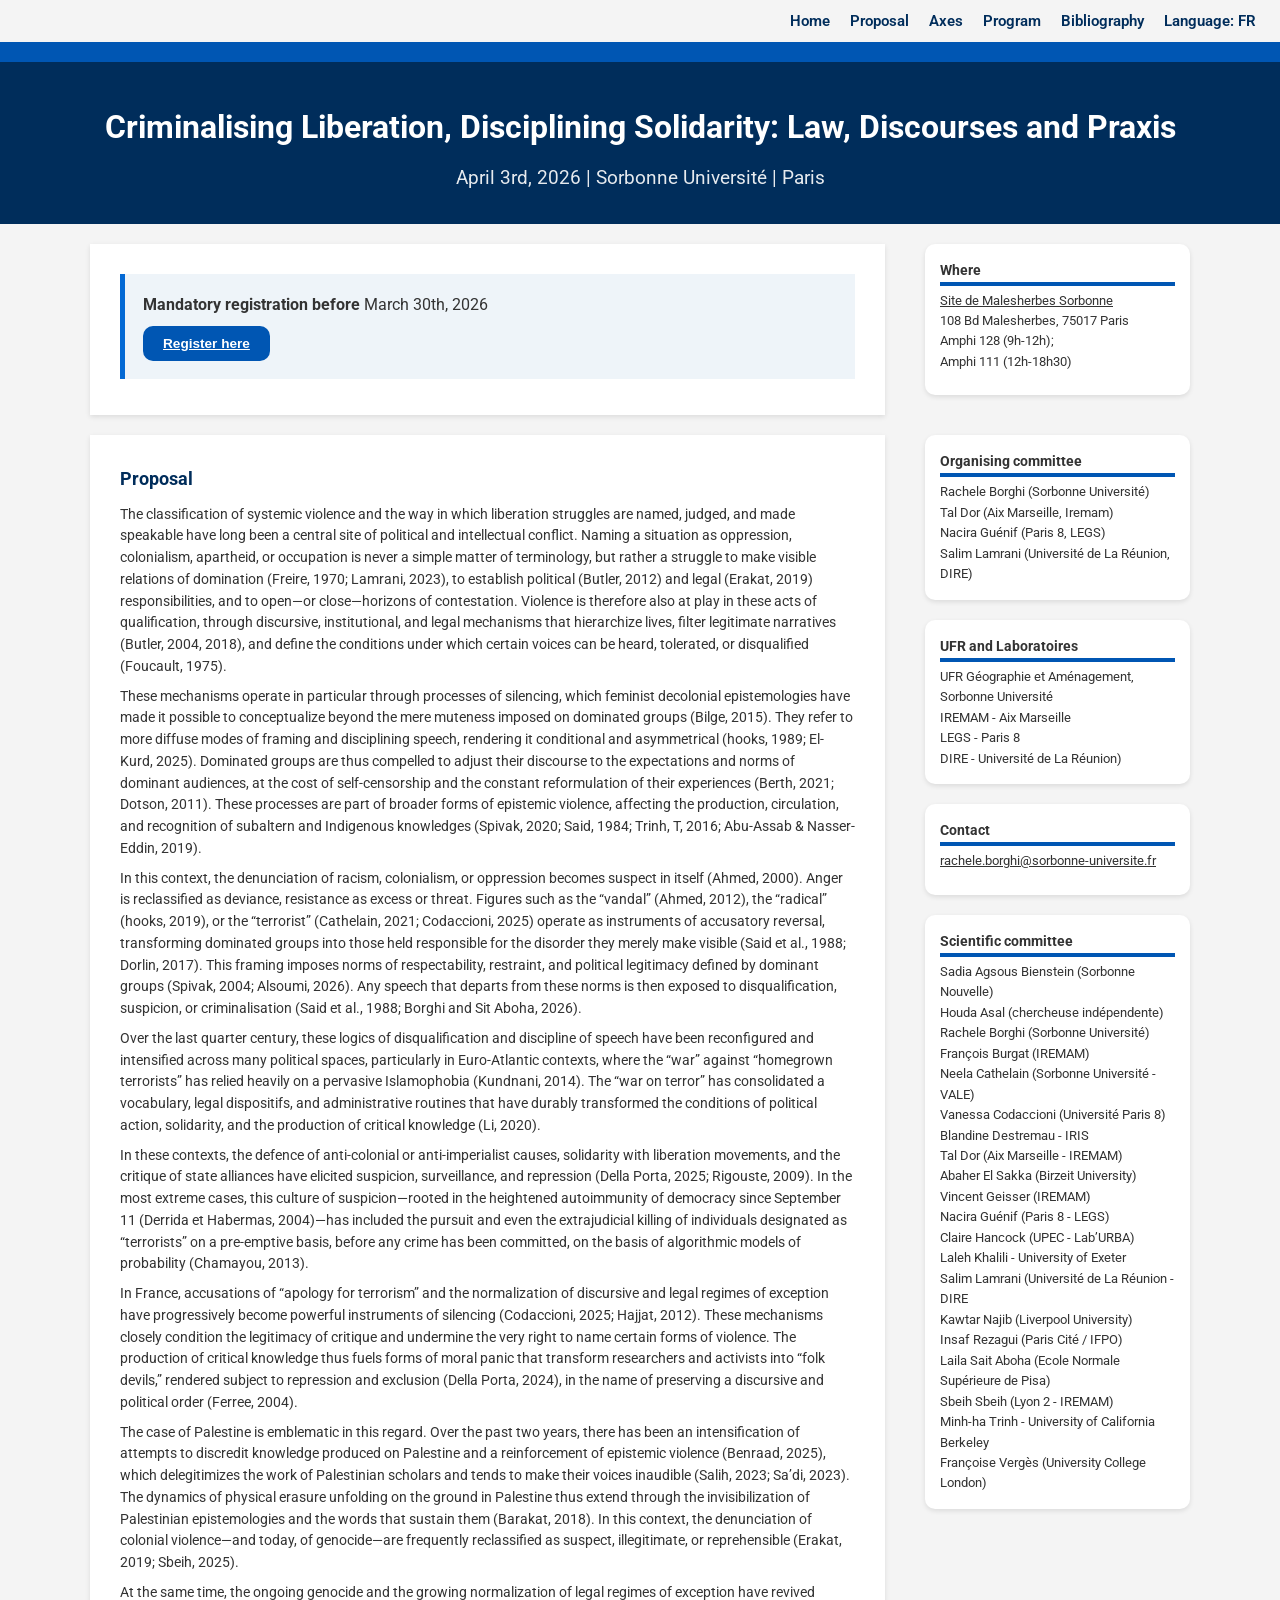
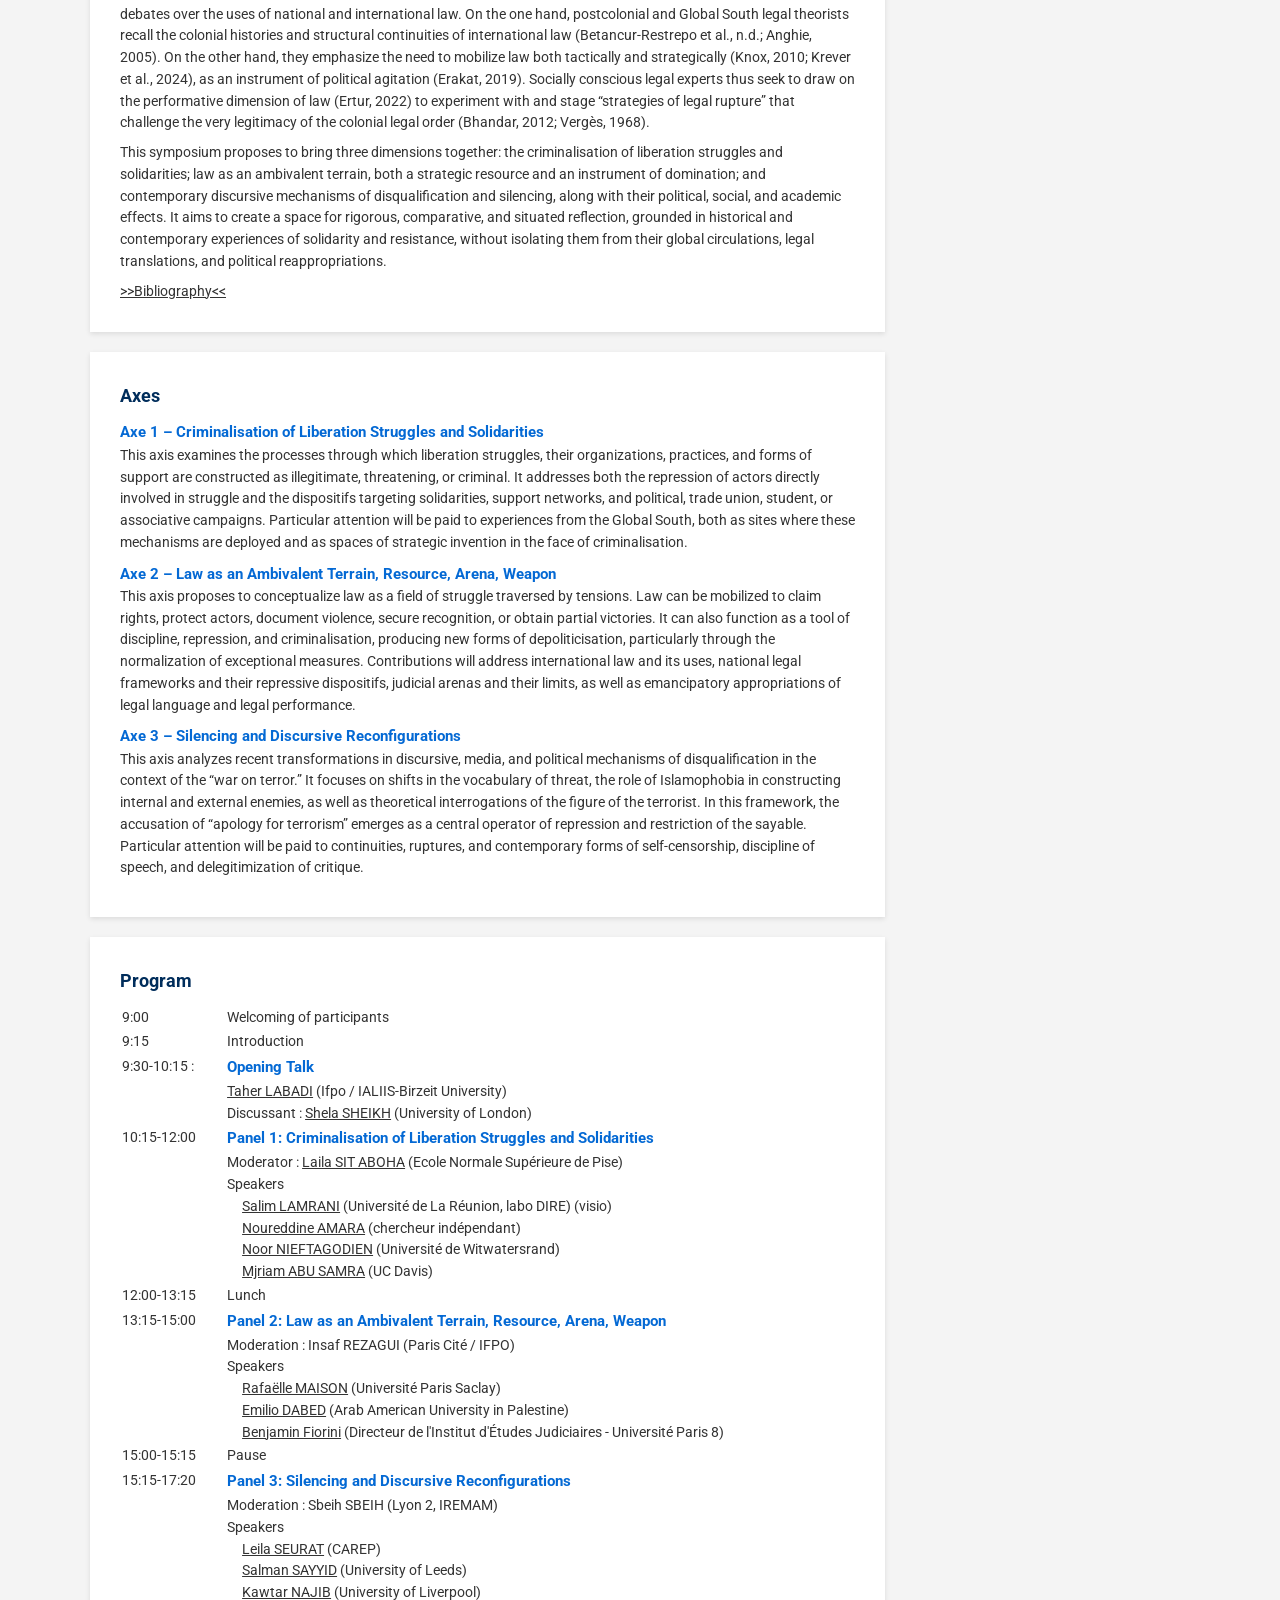
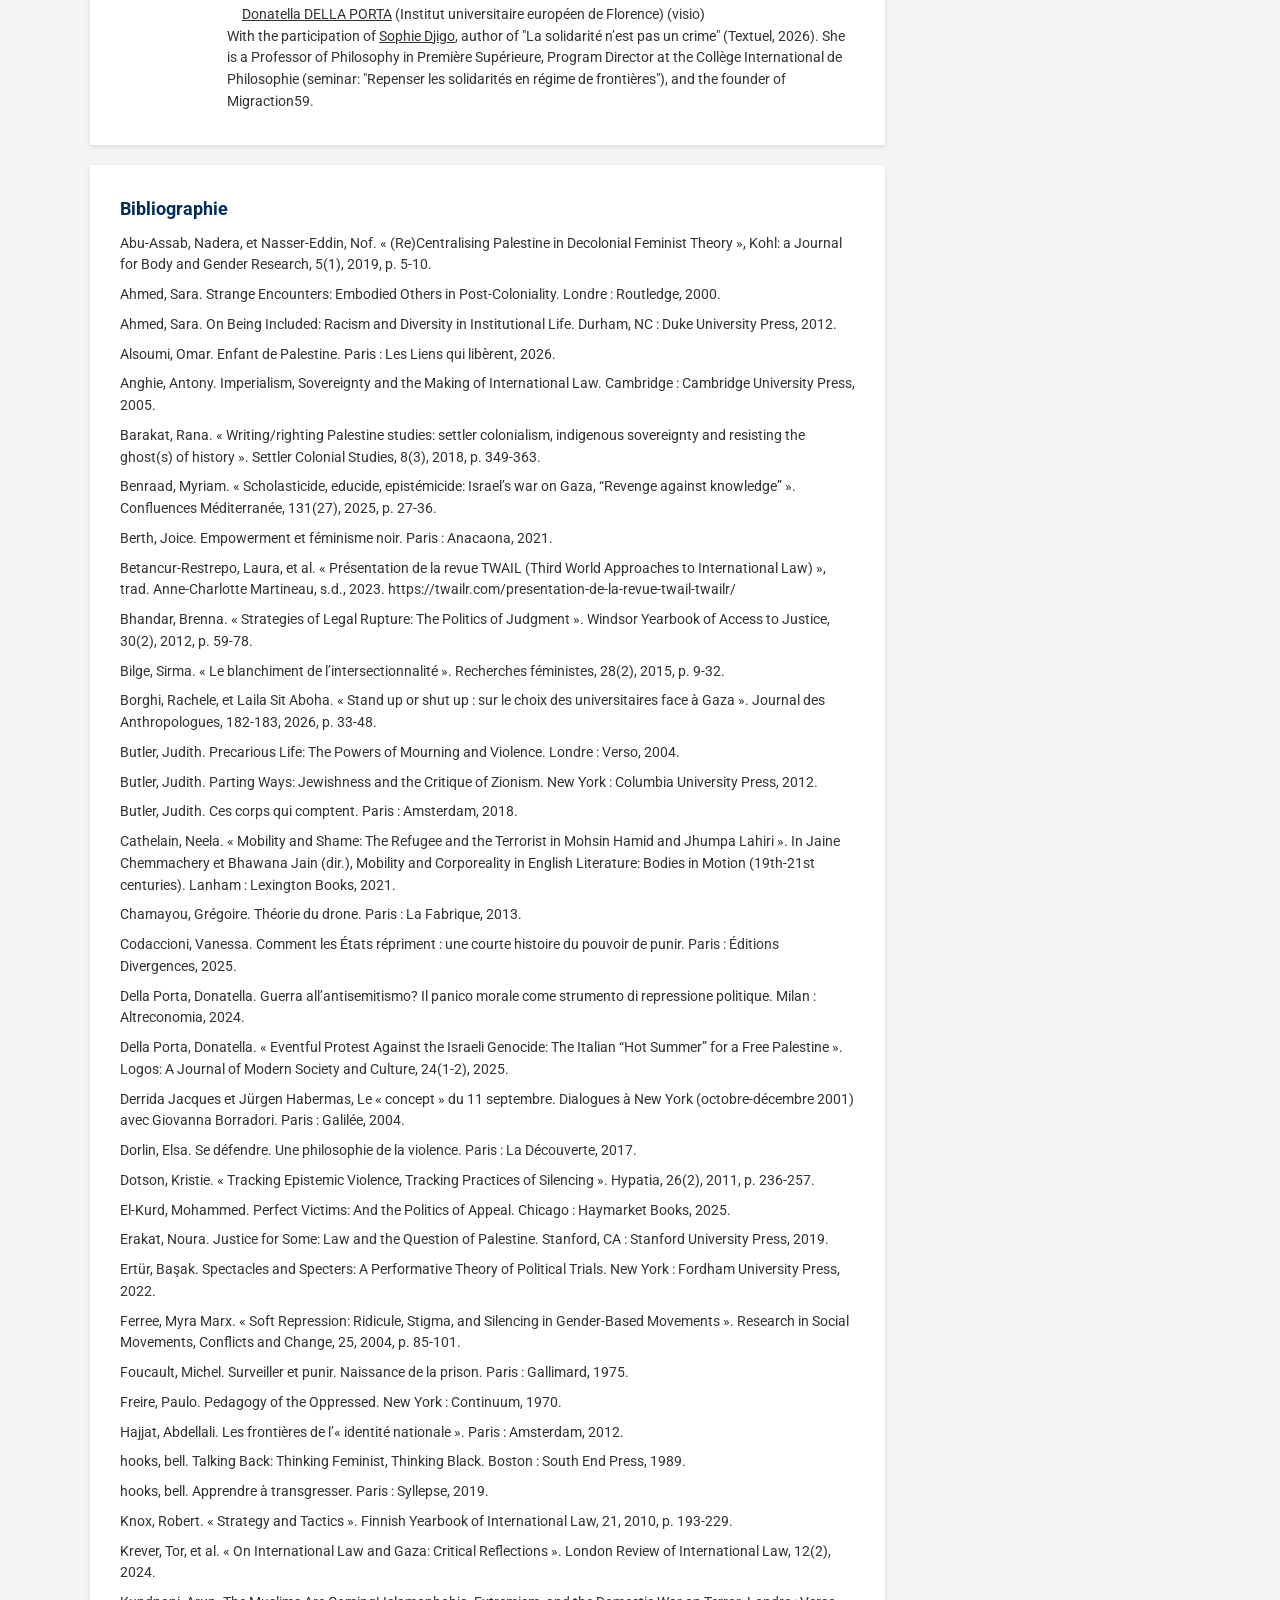
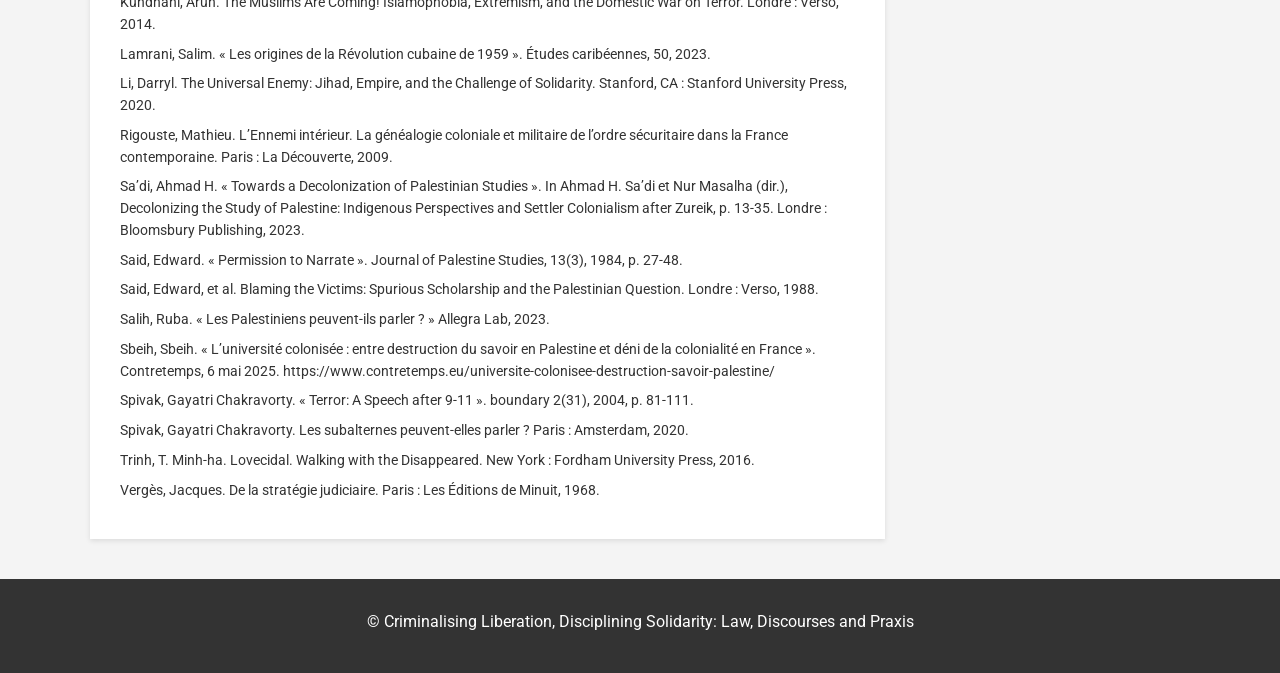
==== index_eng.html @ 0de16ba2 "Update index_eng.html" ====
<!DOCTYPE html>
<html lang="en">
<head>
    <meta charset="UTF-8">
    <meta name="viewport" content="width=device-width, initial-scale=1.0">
    <title>Criminalising Liberation, Disciplining Solidarity: Law, Discourses and Praxis</title>
    <link rel="stylesheet" href="style.css">
    <link href="https://fonts.googleapis.com/css2?family=Roboto:wght@300;400;700&display=swap" rel="stylesheet">
</head>
<body>

    <header>
        <nav class="navbar">
            <div class="logo"></div>
            <ul class="nav-links">
                <li><a href="index_eng.html">Home</a></li>
                <li><a href="#argumentaire">Proposal</a></li>
                <li><a href="#axes">Axes</a></li>
                <li><a href="#programme">Program</a></li>
                <li><a href="#biblio">Bibliography</a></li>
                <li><a href="index.html">Language: FR</a></li>
            </ul>
        </nav>
    </header>

    <section class="hero">
        <div class="container">
            <h1>Criminalising Liberation, Disciplining Solidarity: Law, Discourses and Praxis</h1>
            <p class="subtitle">April 3rd, 2026 | Sorbonne Université | Paris</p>
        </div>
    </section>

    <main class="container main-layout">
        <article class="content">
            <section class="meta-info">
                <p><strong>Mandatory registration before</strong> March 30th, 2026</p>
                <button class="btn">
                    <a href="https://framaforms.org/colloque-criminaliser-la-liberation-discipliner-la-solidarite-droit-discours-et-paroles-en-lutte" style="color: white;">Register here</a>
                </button>
            </section>
        </article>

        <aside class="sidebar">
            <div class="sidebar-widget">
                <h3>Where</h3>
                <p> 
                <a href="https://lettres.sorbonne-universite.fr/faculte-des-lettres/sites-campus-et-acces/campus-de-malesherbes"> Site de Malesherbes Sorbonne</a><br>
                108 Bd Malesherbes, 75017 Paris<br>
                Amphi 128 (9h-12h);<br>
                Amphi 111 (12h-18h30)</p>
            </div>
        </aside>

    </main>


    <main class="container main-layout">

        <article class="content">

            <h2 id="argumentaire">Proposal</h2>
                <p>
                    The classification of systemic violence and the way in which liberation struggles are named, judged, and made speakable have long been a central site of political and intellectual conflict. Naming a situation as oppression, colonialism, apartheid, or occupation is never a simple matter of terminology, but rather a struggle to make visible relations of domination (Freire, 1970; Lamrani, 2023), to establish political (Butler, 2012) and legal (Erakat, 2019) responsibilities, and to open—or close—horizons of contestation. Violence is therefore also at play in these acts of qualification, through discursive, institutional, and legal mechanisms that hierarchize lives, filter legitimate narratives (Butler, 2004, 2018), and define the conditions under which certain voices can be heard, tolerated, or disqualified (Foucault, 1975).
                </p>

                <p>
                    These mechanisms operate in particular through processes of silencing, which feminist decolonial epistemologies have made it possible to conceptualize beyond the mere muteness imposed on dominated groups (Bilge, 2015). They refer to more diffuse modes of framing and disciplining speech, rendering it conditional and asymmetrical (hooks, 1989; El-Kurd, 2025). Dominated groups are thus compelled to adjust their discourse to the expectations and norms of dominant audiences, at the cost of self-censorship and the constant reformulation of their experiences (Berth, 2021; Dotson, 2011). These processes are part of broader forms of epistemic violence, affecting the production, circulation, and recognition of subaltern and Indigenous knowledges (Spivak, 2020; Said, 1984; Trinh, T, 2016; Abu-Assab & Nasser-Eddin, 2019).
                </p>

                <p>
                    In this context, the denunciation of racism, colonialism, or oppression becomes suspect in itself (Ahmed, 2000). Anger is reclassified as deviance, resistance as excess or threat. Figures such as the “vandal” (Ahmed, 2012), the “radical” (hooks, 2019), or the “terrorist” (Cathelain, 2021; Codaccioni, 2025) operate as instruments of accusatory reversal, transforming dominated groups into those held responsible for the disorder they merely make visible (Said et al., 1988; Dorlin, 2017). This framing imposes norms of respectability, restraint, and political legitimacy defined by dominant groups (Spivak, 2004; Alsoumi, 2026). Any speech that departs from these norms is then exposed to disqualification, suspicion, or criminalisation (Said et al., 1988; Borghi and Sit Aboha, 2026).
                </p>

                <p>
                    Over the last quarter century, these logics of disqualification and discipline of speech have been reconfigured and intensified across many political spaces, particularly in Euro-Atlantic contexts, where the “war” against “homegrown terrorists” has relied heavily on a pervasive Islamophobia (Kundnani, 2014). The “war on terror” has consolidated a vocabulary, legal dispositifs, and administrative routines that have durably transformed the conditions of political action, solidarity, and the production of critical knowledge (Li, 2020).
                </p>

                <p>
                    In these contexts, the defence of anti-colonial or anti-imperialist causes, solidarity with liberation movements, and the critique of state alliances have elicited suspicion, surveillance, and repression (Della Porta, 2025; Rigouste, 2009). In the most extreme cases, this culture of suspicion—rooted in the heightened autoimmunity of democracy since September 11 (Derrida et Habermas, 2004)—has included the pursuit and even the extrajudicial killing of individuals designated as “terrorists” on a pre-emptive basis, before any crime has been committed, on the basis of algorithmic models of probability (Chamayou, 2013).
                </p>

                <p>
                    In France, accusations of “apology for terrorism” and the normalization of discursive and legal regimes of exception have progressively become powerful instruments of silencing (Codaccioni, 2025; Hajjat, 2012). These mechanisms closely condition the legitimacy of critique and undermine the very right to name certain forms of violence. The production of critical knowledge thus fuels forms of moral panic that transform researchers and activists into “folk devils,” rendered subject to repression and exclusion (Della Porta, 2024), in the name of preserving a discursive and political order (Ferree, 2004).
                </p>

                <p>
                    The case of Palestine is emblematic in this regard. Over the past two years, there has been an intensification of attempts to discredit knowledge produced on Palestine and a reinforcement of epistemic violence (Benraad, 2025), which delegitimizes the work of Palestinian scholars and tends to make their voices inaudible (Salih, 2023; Sa’di, 2023). The dynamics of physical erasure unfolding on the ground in Palestine thus extend through the invisibilization of Palestinian epistemologies and the words that sustain them (Barakat, 2018). In this context, the denunciation of colonial violence—and today, of genocide—are frequently reclassified as suspect, illegitimate, or reprehensible (Erakat, 2019; Sbeih, 2025).
                </p>

                <p>
                    At the same time, the ongoing genocide and the growing normalization of legal regimes of exception have revived debates over the uses of national and international law. On the one hand, postcolonial and Global South legal theorists recall the colonial histories and structural continuities of international law (Betancur-Restrepo et al., n.d.; Anghie, 2005). On the other hand, they emphasize the need to mobilize law both tactically and strategically (Knox, 2010; Krever et al., 2024), as an instrument of political agitation (Erakat, 2019). Socially conscious legal experts thus seek to draw on the performative dimension of law (Ertur, 2022) to experiment with and stage “strategies of legal rupture” that challenge the very legitimacy of the colonial legal order (Bhandar, 2012; Vergès, 1968).
                </p>

                <p>
                    This symposium proposes to bring three dimensions together: the criminalisation of liberation struggles and solidarities; law as an ambivalent terrain, both a strategic resource and an instrument of domination; and contemporary discursive mechanisms of disqualification and silencing, along with their political, social, and academic effects. It aims to create a space for rigorous, comparative, and situated reflection, grounded in historical and contemporary experiences of solidarity and resistance, without isolating them from their global circulations, legal translations, and political reappropriations.
                </p>
                <a href="#biblio">>>Bibliography<<</a></li>

            </article>

        <aside class="sidebar">

            <div class="sidebar-widget">
                <h3>Organising committee</h3>
                <ul>
                    <li>Rachele Borghi (Sorbonne Université)</li>
                    <li>Tal Dor (Aix Marseille, Iremam)</li>
                    <li>Nacira Guénif (Paris 8, LEGS) </li>
                    <li>Salim Lamrani (Université de La Réunion, DIRE)</li>
                </ul>
            </div>

            <div class="sidebar-widget">
                <h3>UFR and Laboratoires</h3>
                <ul>
                    <li>UFR Géographie et Aménagement, Sorbonne Université</li>
                    <li>IREMAM - Aix Marseille</li>
                    <li>LEGS - Paris 8</li>
                    <li>DIRE - Université de La Réunion)</li>
                </ul>
            </div>

            <div class="sidebar-widget">
                <h3>Contact</h3>
                <p><a href="mailto:rachele.borghi@sorbonne-universite.fr"> rachele.borghi@sorbonne-universite.fr </a></p>
            </div>

            <div class="sidebar-widget">
                <h3>Scientific committee</h3>
                <ul>
                    <li>Sadia Agsous Bienstein (Sorbonne Nouvelle)</li>
                    <li>Houda Asal (chercheuse indépendente)</li>
                    <li>Rachele Borghi (Sorbonne Université)</li>
                    <li>François Burgat (IREMAM)</li>
                    <li>Neela Cathelain (Sorbonne Université - VALE)</li>
                    <li>Vanessa Codaccioni (Université Paris 8)</li>
                    <li>Blandine Destremau - IRIS</li>
                    <li>Tal Dor (Aix Marseille - IREMAM)</li>
                    <li>Abaher El Sakka (Birzeit University)</li>
                    <li>Vincent Geisser (IREMAM)</li>
                    <li>Nacira Guénif (Paris 8 - LEGS)</li>
                    <li>Claire Hancock (UPEC - Lab’URBA)</li>
                    <li>Laleh Khalili - University of Exeter</li>
                    <li>Salim Lamrani (Université de La Réunion - DIRE</li>
                    <li>Kawtar Najib (Liverpool University)</li>
                    <li>Insaf Rezagui (Paris Cité / IFPO)</li>
                    <li>Laila Sait Aboha (Ecole Normale Supérieure de Pisa)</li>
                    <li>Sbeih Sbeih (Lyon 2 - IREMAM)</li>
                    <li>Minh-ha Trinh - University of California Berkeley</li>
                    <li>Françoise Vergès (University College London)</li>
                </ul>
            </div>
            
        </aside>
    </main>

    <main class="container main-layout">

        <article class="content">

            <h2 id="axes">Axes</h2>

                <h3>Axe 1 – Criminalisation of Liberation Struggles and Solidarities</h3>
                    <p>
                        This axis examines the processes through which liberation struggles, their organizations, practices, and forms of support are constructed as illegitimate, threatening, or criminal. It addresses both the repression of actors directly involved in struggle and the dispositifs targeting solidarities, support networks, and political, trade union, student, or associative campaigns. Particular attention will be paid to experiences from the Global South, both as sites where these mechanisms are deployed and as spaces of strategic invention in the face of criminalisation.
                    </p>
    
                <h3>Axe 2 – Law as an Ambivalent Terrain, Resource, Arena, Weapon</h3>
                    <p>
                        This axis proposes to conceptualize law as a field of struggle traversed by tensions. Law can be mobilized to claim rights, protect actors, document violence, secure recognition, or obtain partial victories. It can also function as a tool of discipline, repression, and criminalisation, producing new forms of depoliticisation, particularly through the normalization of exceptional measures. Contributions will address international law and its uses, national legal frameworks and their repressive dispositifs, judicial arenas and their limits, as well as emancipatory appropriations of legal language and legal performance.
                    </p>
    
                <h3>Axe 3 – Silencing and Discursive Reconfigurations</h3>
                    <p>
                        This axis analyzes recent transformations in discursive, media, and political mechanisms of disqualification in the context of the “war on terror.” It focuses on shifts in the vocabulary of threat, the role of Islamophobia in constructing internal and external enemies, as well as theoretical interrogations of the figure of the terrorist. In this framework, the accusation of “apology for terrorism” emerges as a central operator of repression and restriction of the sayable. Particular attention will be paid to continuities, ruptures, and contemporary forms of self-censorship, discipline of speech, and delegitimization of critique. 
                    </p>

        </article>
    </main>

    <main class="container main-layout">
        
        <article class="content">

            <h2 id="programme">Program</h2>

            <table>
                <tr>
                    <td width="150" height="20">9:00</td>
                    <td width="1000" height="20">Welcoming of participants</td>
                </tr>
                <tr>
                    <td>9:15</td>
                    <td>Introduction</td>
                </tr>
                <tr>
                    <td>9:30-10:15 :</td>
                    <td style="color:#0469d4; font-weight:bold; font-size:15px">Opening Talk</td>
                </tr>
                <tr>
                    <td></td>
                    <td><a href="https://ialiis.birzeit.edu/en/people/taher-labadi">Taher LABADI</a> (Ifpo / IALIIS-Birzeit University)<br>
                    Discussant : <a href="https://www.london.ac.uk/people/dr-shela-sheikh">Shela SHEIKH</a> (University of London)</td>
                </tr>
                <tr>
                    <td>10:15-12:00</td>
                    <td style="color:#0469d4; font-weight:bold; font-size:15px">Panel 1: Criminalisation of Liberation Struggles and Solidarities</td>
                </tr>
                <tr>
                    <td></td>
                    <td>Moderator : <a href="https://www.sns.it/en/persona/laila-sit-aboha">Laila SIT ABOHA</a> (Ecole Normale Supérieure de Pise)<br>
                    Speakers<br>
                    &nbsp;&nbsp;&nbsp;&nbsp;&nbsp;<a href="https://dire.univ-reunion.fr/equipe/salim-lamrani-mcf-14e-section">Salim LAMRANI</a> (Université de La Réunion, labo DIRE) (visio)<br>
                    &nbsp;&nbsp;&nbsp;&nbsp;&nbsp;<a href="https://shs.cairn.info/publications-de-noureddine-amara--136414?lang=fr">Noureddine AMARA</a> (chercheur indépendant)<br>
                    &nbsp;&nbsp;&nbsp;&nbsp;&nbsp;<a href="https://www.wits.ac.za/people/academic-a-z-listing/n/noornieftagodienwitsacza/">Noor NIEFTAGODIEN</a> (Université de Witwatersrand)<br>
                    &nbsp;&nbsp;&nbsp;&nbsp;&nbsp;<a href="https://mesa.ucdavis.edu/people/mjriam-samra">Mjriam ABU SAMRA</a> (UC Davis)<br>
                    </td>
                </tr>
                <tr>
                    <td>12:00-13:15</td>
                    <td>Lunch</td>
                </tr>
                <tr>
                    <td>13:15-15:00</td>
                    <td style="color:#0469d4; font-weight:bold; font-size:15px">Panel 2: Law as an Ambivalent Terrain, Resource, Arena, Weapon</td>
                </tr>
                <tr>
                    <td></td>
                    <td>Moderation : Insaf REZAGUI (Paris Cité / IFPO)<br>
                    Speakers<br>
                    &nbsp;&nbsp;&nbsp;&nbsp;&nbsp;<a href="https://univ-droit.fr/universitaires/5783-maison-rafaelle">Rafaëlle MAISON</a> (Université Paris Saclay)<br>
                    &nbsp;&nbsp;&nbsp;&nbsp;&nbsp;<a href="https://www.qatar.georgetown.edu/emilio-dabed/">Emilio DABED</a> (Arab American University in Palestine) <br>
                    &nbsp;&nbsp;&nbsp;&nbsp;&nbsp;<a href="https://univ-droit.fr/universitaires/32830-benjamin-fiorini">Benjamin Fiorini</a> (Directeur de l'Institut d'Études Judiciaires - Université Paris 8)<br>
                    </td>
                </tr>
                <tr>
                    <td>15:00-15:15</td>
                    <td>Pause</td>
                </tr>
                <tr>
                    <td>15:15-17:20</td>
                    <td style="color:#0469d4; font-weight:bold; font-size:15px">Panel 3: Silencing and Discursive Reconfigurations</td>
                </tr>
                <tr>
                    <td></td>
                    <td>Moderation : Sbeih SBEIH (Lyon 2, IREMAM)<br>
                    Speakers<br>
                    &nbsp;&nbsp;&nbsp;&nbsp;&nbsp;<a href="https://carep-paris.org/notre-equipe/leila-seurat/">Leila SEURAT</a> (CAREP)<br>
                    &nbsp;&nbsp;&nbsp;&nbsp;&nbsp;<a href="https://essl.leeds.ac.uk/sociology/staff/48/professor-s-sayyid">Salman SAYYID</a> (University of Leeds)<br>
                    &nbsp;&nbsp;&nbsp;&nbsp;&nbsp;<a href="https://www.liverpool.ac.uk/people/kawtar-najib">Kawtar NAJIB</a> (University of Liverpool)<br>
                    &nbsp;&nbsp;&nbsp;&nbsp;&nbsp;<a href="https://cosmos.sns.it/person/donatella-della-porta/">Donatella DELLA PORTA</a>  (Institut universitaire européen de Florence) (visio)<br>
                    
                    With the participation of <a href="https://univ-lille.academia.edu/SophieDjigo">Sophie Djigo</a>, author of "La solidarité n’est pas un crime" (Textuel, 2026). She is a Professor of Philosophy in Première Supérieure, Program Director at the Collège International de Philosophie (seminar: "Repenser les solidarités en régime de frontières"), and the founder of Migraction59.<br>
                    </td>
                </tr>
            </table>
        </article>
    </main>

    <main class="container main-layout">
        <article class="content">
            <h2 id="biblio">Bibliographie</h2>   
                 <p>Abu-Assab, Nadera, et Nasser-Eddin, Nof. « (Re)Centralising Palestine in Decolonial Feminist Theory », Kohl: a Journal for Body and Gender Research, 5(1), 2019, p. 5-10.</p>
                <p>Ahmed, Sara. Strange Encounters: Embodied Others in Post-Coloniality. Londre : Routledge, 2000.</p>
                <p>Ahmed, Sara. On Being Included: Racism and Diversity in Institutional Life. Durham, NC : Duke University Press, 2012.</p>
                <p>Alsoumi, Omar. Enfant de Palestine. Paris : Les Liens qui libèrent, 2026.</p>
                <p>Anghie, Antony. Imperialism, Sovereignty and the Making of International Law. Cambridge : Cambridge University Press, 2005.</p>
                <p>Barakat, Rana. « Writing/righting Palestine studies: settler colonialism, indigenous sovereignty and resisting the ghost(s) of history ». Settler Colonial Studies, 8(3), 2018, p. 349-363.</p>
                <p>Benraad, Myriam. « Scholasticide, educide, epistémicide: Israel’s war on Gaza, “Revenge against knowledge” ». Confluences Méditerranée, 131(27), 2025, p. 27-36.</p>
                <p>Berth, Joice. Empowerment et féminisme noir. Paris : Anacaona, 2021.</p>
                <p>Betancur-Restrepo, Laura, et al. « Présentation de la revue TWAIL (Third World Approaches to International Law) », trad. Anne-Charlotte Martineau, s.d., 2023. https://twailr.com/presentation-de-la-revue-twail-twailr/</p>
                <p>Bhandar, Brenna. « Strategies of Legal Rupture: The Politics of Judgment ». Windsor Yearbook of Access to Justice, 30(2), 2012, p. 59-78.</p>
                <p>Bilge, Sirma. « Le blanchiment de l’intersectionnalité ». Recherches féministes, 28(2), 2015, p. 9-32.</p>
                <p>Borghi, Rachele, et Laila Sit Aboha. « Stand up or shut up : sur le choix des universitaires face à Gaza ». Journal des Anthropologues, 182-183, 2026, p. 33-48.</p>
                <p>Butler, Judith. Precarious Life: The Powers of Mourning and Violence. Londre : Verso, 2004.</p>
                <p>Butler, Judith. Parting Ways: Jewishness and the Critique of Zionism. New York : Columbia University Press, 2012.</p>
                <p>Butler, Judith. Ces corps qui comptent. Paris : Amsterdam, 2018.</p>
                <p>Cathelain, Neela. « Mobility and Shame: The Refugee and the Terrorist in Mohsin Hamid and Jhumpa Lahiri ». In Jaine Chemmachery et Bhawana Jain (dir.), Mobility and Corporeality in English Literature: Bodies in Motion (19th-21st centuries). Lanham : Lexington Books, 2021.</p>
                <p>Chamayou, Grégoire. Théorie du drone. Paris : La Fabrique, 2013.</p>
                <p>Codaccioni, Vanessa. Comment les États répriment : une courte histoire du pouvoir de punir. Paris : Éditions Divergences, 2025.</p>
                <p>Della Porta, Donatella. Guerra all’antisemitismo? Il panico morale come strumento di repressione politique. Milan : Altreconomia, 2024.</p>
                <p>Della Porta, Donatella. « Eventful Protest Against the Israeli Genocide: The Italian “Hot Summer” for a Free Palestine ». Logos: A Journal of Modern Society and Culture, 24(1-2), 2025.</p>
                <p>Derrida Jacques et Jürgen Habermas, Le « concept » du 11 septembre. Dialogues à New York (octobre-décembre 2001) avec Giovanna Borradori. Paris : Galilée, 2004.</p>
                <p>Dorlin, Elsa. Se défendre. Une philosophie de la violence. Paris : La Découverte, 2017.</p>
                <p>Dotson, Kristie. « Tracking Epistemic Violence, Tracking Practices of Silencing ». Hypatia, 26(2), 2011, p. 236-257.</p>
                <p>El-Kurd, Mohammed. Perfect Victims: And the Politics of Appeal. Chicago : Haymarket Books, 2025.</p>
                <p>Erakat, Noura. Justice for Some: Law and the Question of Palestine. Stanford, CA : Stanford University Press, 2019.</p>
                <p>Ertür, Başak. Spectacles and Specters: A Performative Theory of Political Trials. New York : Fordham University Press, 2022.</p>
                <p>Ferree, Myra Marx. « Soft Repression: Ridicule, Stigma, and Silencing in Gender-Based Movements ». Research in Social Movements, Conflicts and Change, 25, 2004, p. 85-101.</p>
                <p>Foucault, Michel. Surveiller et punir. Naissance de la prison. Paris : Gallimard, 1975.</p>
                <p>Freire, Paulo. Pedagogy of the Oppressed. New York : Continuum, 1970.</p>
                <p>Hajjat, Abdellali. Les frontières de l’« identité nationale ». Paris : Amsterdam, 2012.</p>
                <p>hooks, bell. Talking Back: Thinking Feminist, Thinking Black. Boston : South End Press, 1989.</p>
                <p>hooks, bell. Apprendre à transgresser. Paris : Syllepse, 2019.</p>
                <p>Knox, Robert. « Strategy and Tactics ». Finnish Yearbook of International Law, 21, 2010, p. 193-229.</p>
                <p>Krever, Tor, et al. « On International Law and Gaza: Critical Reflections ». London Review of International Law, 12(2), 2024.</p>
                <p>Kundnani, Arun. The Muslims Are Coming! Islamophobia, Extremism, and the Domestic War on Terror. Londre : Verso, 2014.</p>
                <p>Lamrani, Salim. « Les origines de la Révolution cubaine de 1959 ». Études caribéennes, 50, 2023.</p>
                <p>Li, Darryl. The Universal Enemy: Jihad, Empire, and the Challenge of Solidarity. Stanford, CA : Stanford University Press, 2020.</p>
                <p>Rigouste, Mathieu. L’Ennemi intérieur. La généalogie coloniale et militaire de l’ordre sécuritaire dans la France contemporaine. Paris : La Découverte, 2009.</p>
                <p>Sa’di, Ahmad H. « Towards a Decolonization of Palestinian Studies ». In Ahmad H. Sa’di et Nur Masalha (dir.), Decolonizing the Study of Palestine: Indigenous Perspectives and Settler Colonialism after Zureik, p. 13-35. Londre : Bloomsbury Publishing, 2023.</p>
                <p>Said, Edward. « Permission to Narrate ». Journal of Palestine Studies, 13(3), 1984, p. 27-48.</p>
                <p>Said, Edward, et al. Blaming the Victims: Spurious Scholarship and the Palestinian Question. Londre : Verso, 1988.</p>
                <p>Salih, Ruba. « Les Palestiniens peuvent-ils parler ? » Allegra Lab, 2023.</p>
                <p>Sbeih, Sbeih. « L’université colonisée : entre destruction du savoir en Palestine et déni de la colonialité en France ». Contretemps, 6 mai 2025. https://www.contretemps.eu/universite-colonisee-destruction-savoir-palestine/</p>
                <p>Spivak, Gayatri Chakravorty. « Terror: A Speech after 9-11 ». boundary 2(31), 2004, p. 81-111.</p>
                <p>Spivak, Gayatri Chakravorty. Les subalternes peuvent-elles parler ? Paris : Amsterdam, 2020.</p>
                <p>Trinh, T. Minh-ha. Lovecidal. Walking with the Disappeared. New York : Fordham University Press, 2016.</p>
                <p>Vergès, Jacques. De la stratégie judiciaire. Paris : Les Éditions de Minuit, 1968.</p>
        </article>
    </main>

    <footer>
        <div class="container">
            <p>&copy; Criminalising Liberation, Disciplining Solidarity: Law, Discourses and Praxis</p>
        </div>
    </footer>

</body>
</html>
---- style.css ----
/* General Styles */
* {
    box-sizing: border-box;
    margin: 0;
    padding: 0;
}

p {
    margin-bottom: 8px;
  }

a:link {
	color: #333;
    text-decoration: underline;
}

a:hover {
    font-style: bold;
    color: #ffffff;
    background-color: #9dc9f8;
}

/*a:visited {
	color: #333;
}*/

body {
    font-family: 'Roboto', sans-serif;
    line-height: 1.6;
    color: #333;
    background-color: #f4f4f4;
}

/* Color for in-progress info */
.inprogress-text {
  color: #777978;
  font-style: italic;
}

.container {
    max-width: 1100px;
    margin: auto;
    padding: 0 0px;
}

/* Navbar */
.navbar {
    background: #f4f4f4;
    display: flex;
    justify-content: space-between;
    align-items: center;
    padding: 0.5rem 1.5rem;
    border-bottom: 20px solid #0056b3;
    /*position:fixed;
    top:0;*/
}

.nav-links {
    display: flex;
    list-style: none;
}

.nav-links li {
    margin-left: 20px;
}

.nav-links a {
    text-decoration: none;
    color: #002d5b;
    font-weight: 600;
    font-size: 0.95rem;
}

/* Hero Section */
.hero {
    background: #002d5b;
    color: #fff;
    padding: 30px 0;
    text-align: center;
}

.hero h1 {
    font-size: 2rem;
    margin-bottom: 10px;
    margin-top: 10px;
}

.hero .subtitle {
    font-size: 1.2rem;
    opacity: 0.9;
    margin-bottom: 0px;

}

/* Layout */
.main-layout {
    display: grid;
    grid-template-columns: 3fr 1fr;
    gap: 40px;
    margin-top: 20px;
    margin-bottom: 20px;
    font-size: 0.85rem;
}

/* Content */
.content {
    background: #fff;
    padding: 30px;
    box-shadow: 0 2px 5px rgba(0,0,0,0.1);
}

.content h2 {
    margin: 0px 0 10px;
    color: #002d5b;
    font-size: 1.1rem;
}

.content h3 {
    margin: 0px 0 0px;
    color: #0469d4;
    font-size: 0.95rem;
}

/* Info block */
.meta-info {
    background: #eef4f9;
    padding: 18px;
    border-left: 5px solid #0469d4;
    margin-bottom: 0px;
    font-size: 1rem;
}

/* Button */
.btn {
    display: inline-block;
    background: #0056b3;
    color: #fff;
    padding: 10px 20px;
    text-decoration: none;
    border: none;
    margin-top: 1px;
    cursor: pointer;
    font-size: 0.85rem;
    border-radius: 10px;
	font-weight: bold;         /* Note: 'bold' is used with font-weight, not font-style */
}

/* Hover State - Changes the whole button background */
.btn:hover {
    background-color: #9dc9f8; /* The lighter blue you requested */
    color: #ffffff;            /* Keeps text white on hover */
    font-weight: bold;         /* Note: 'bold' is used with font-weight, not font-style */
}

/* Sidebar */
.sidebar-widget {
    background: #fff;
    padding: 15px;
    margin-bottom: 20px;
    box-shadow: 0 2px 5px rgba(0,0,0,0.1);
    border-radius: 10px;
    font-size: 0.8rem;
}

.sidebar-widget h3 {
    border-bottom: 4px solid #0056b3;
    padding-bottom: 0px;
    margin-bottom: 5px;
    font-size: 0.9rem;
}

.sidebar-widget ul {
    list-style: none;
}

/* Footer */
footer {
    background: #333;
    color: #fff;
    text-align: center;
    padding: 30px 0;
    margin-top: 40px;
}

/* Responsive */
@media (max-width: 768px) {
    .main-layout {
        grid-template-columns: 1fr;
    }
}
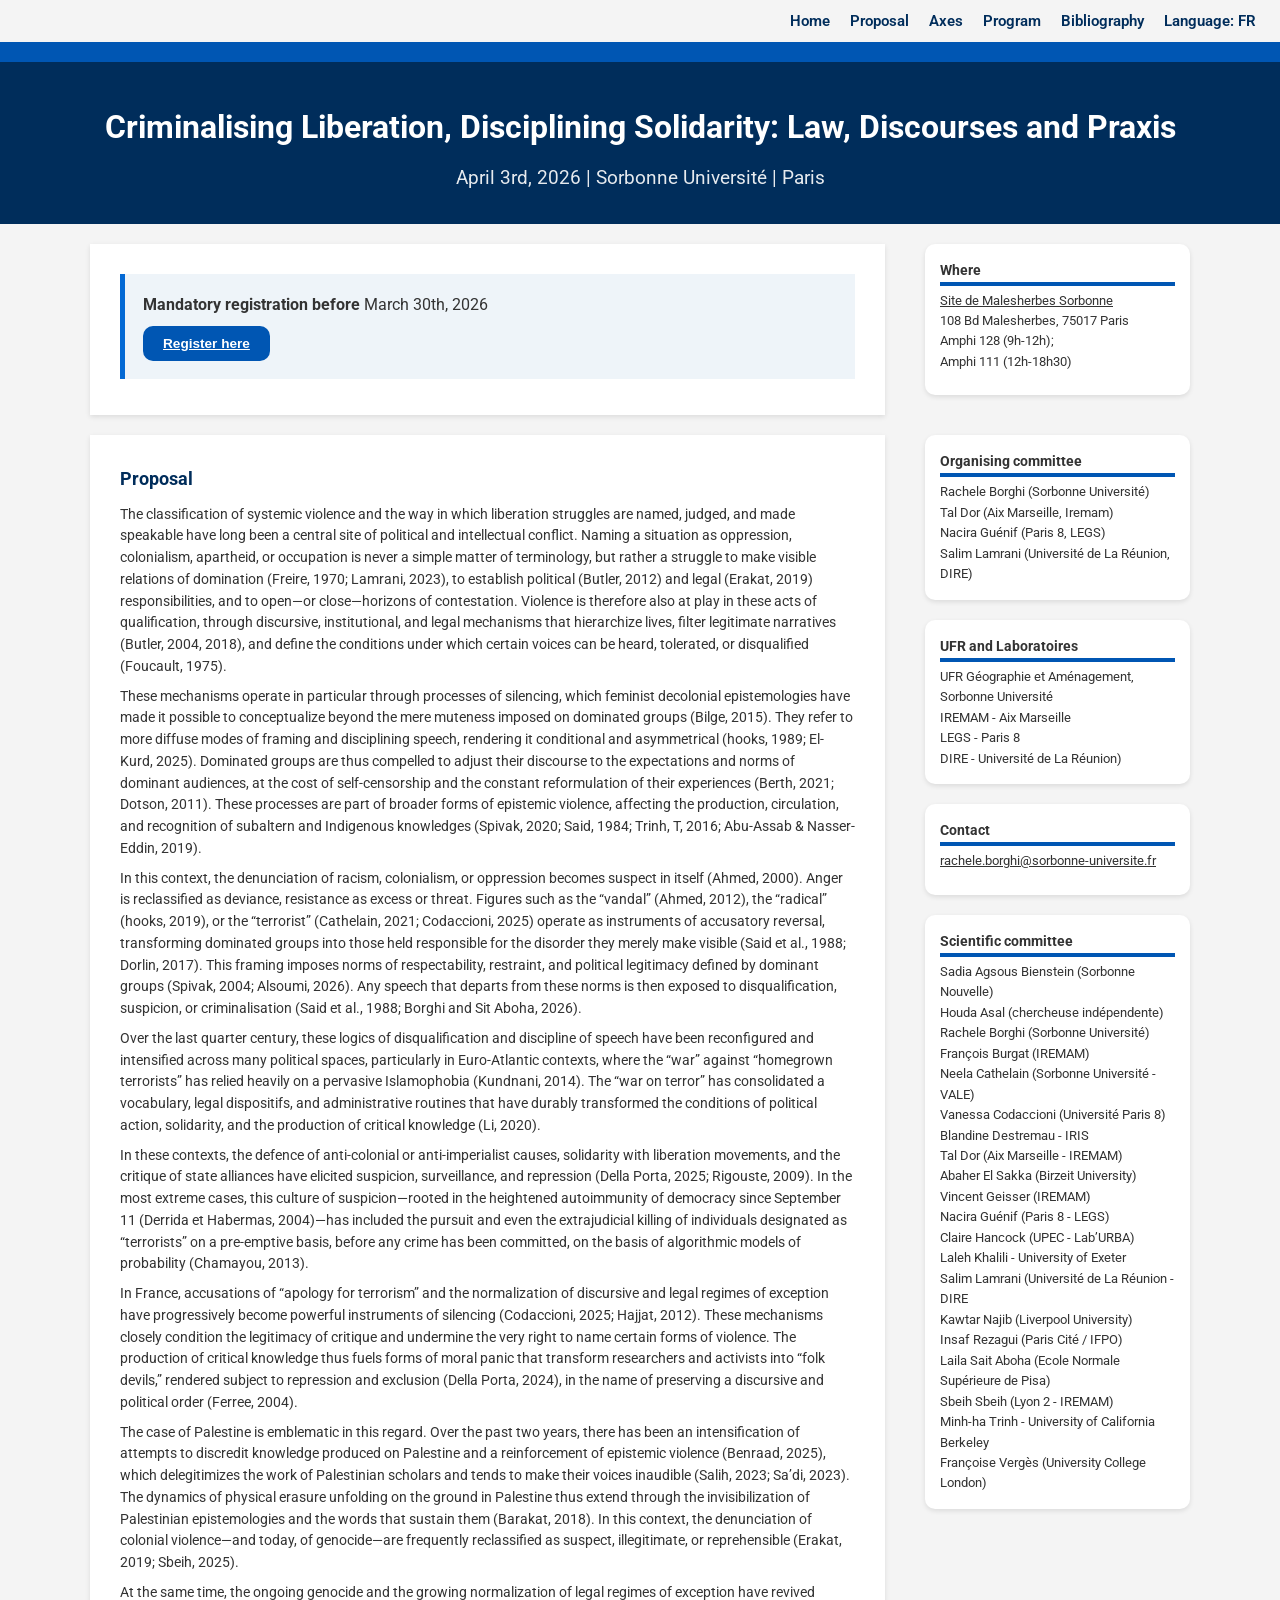
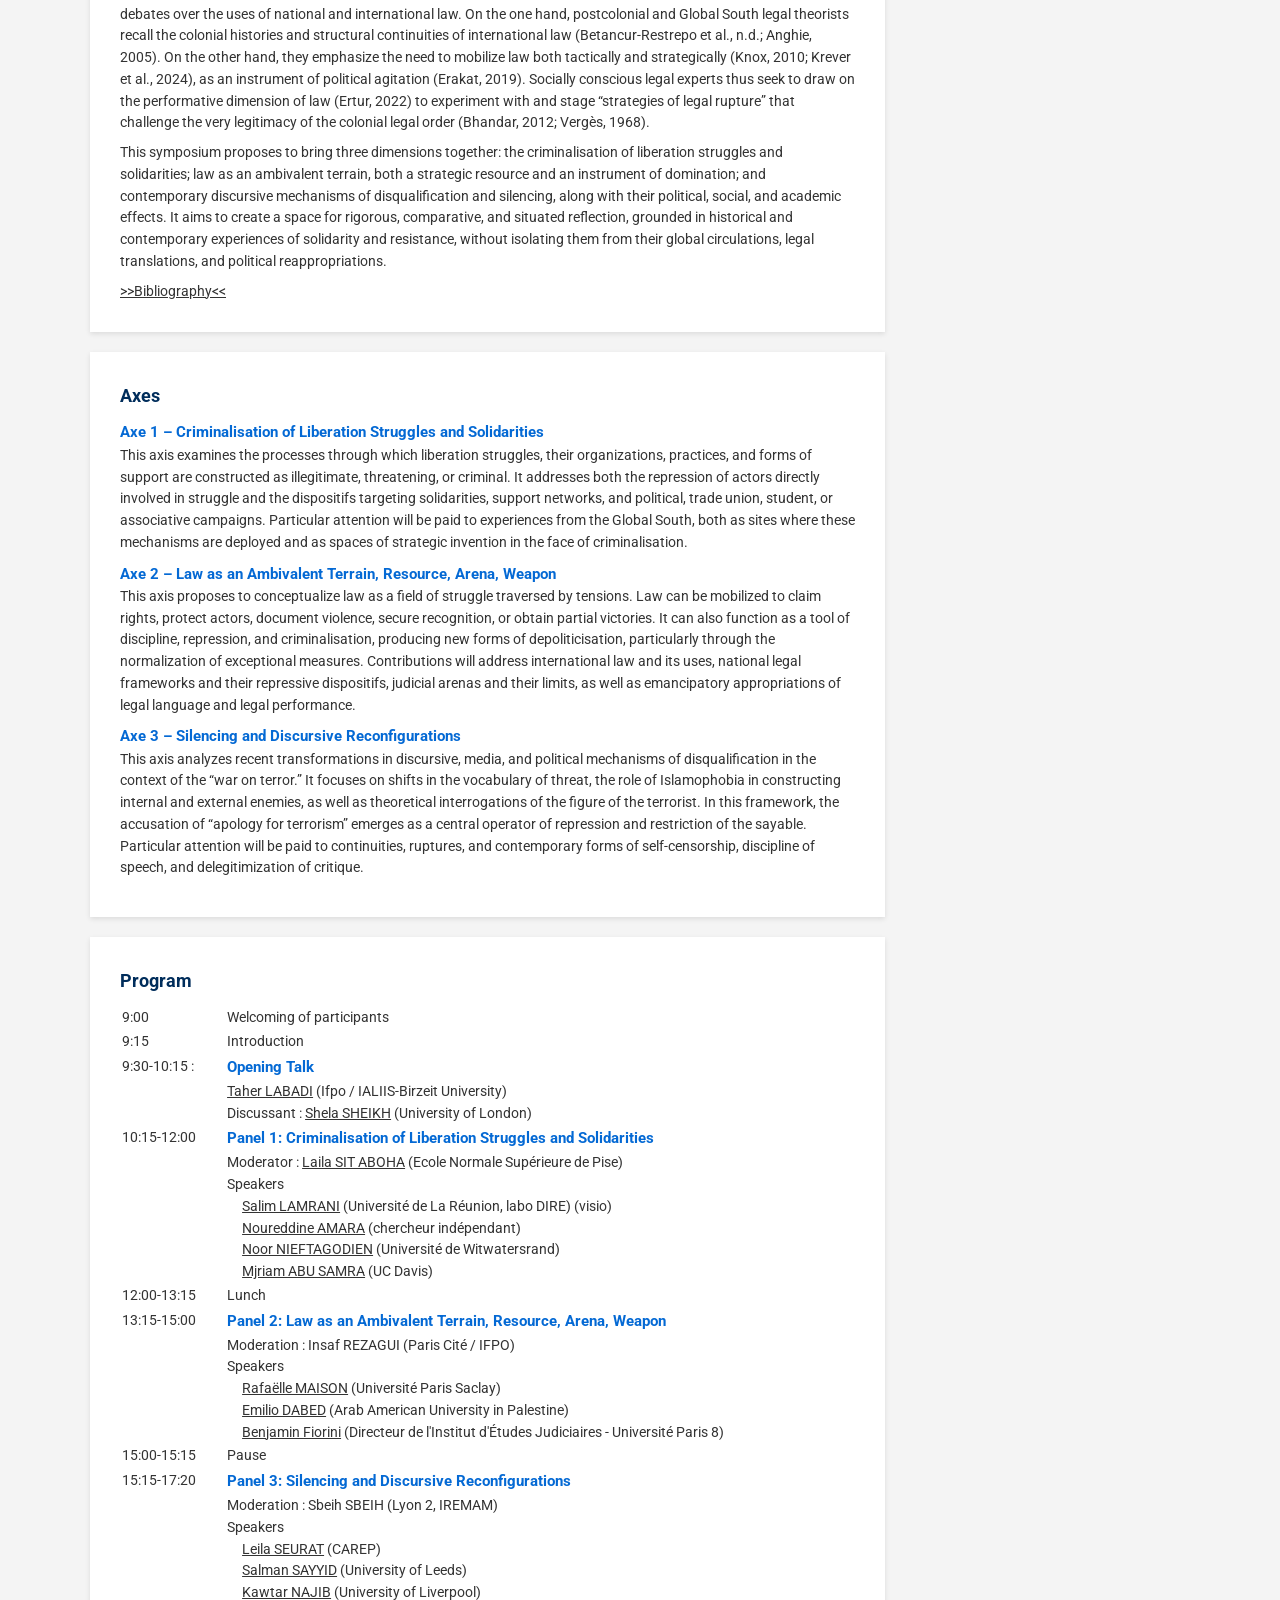
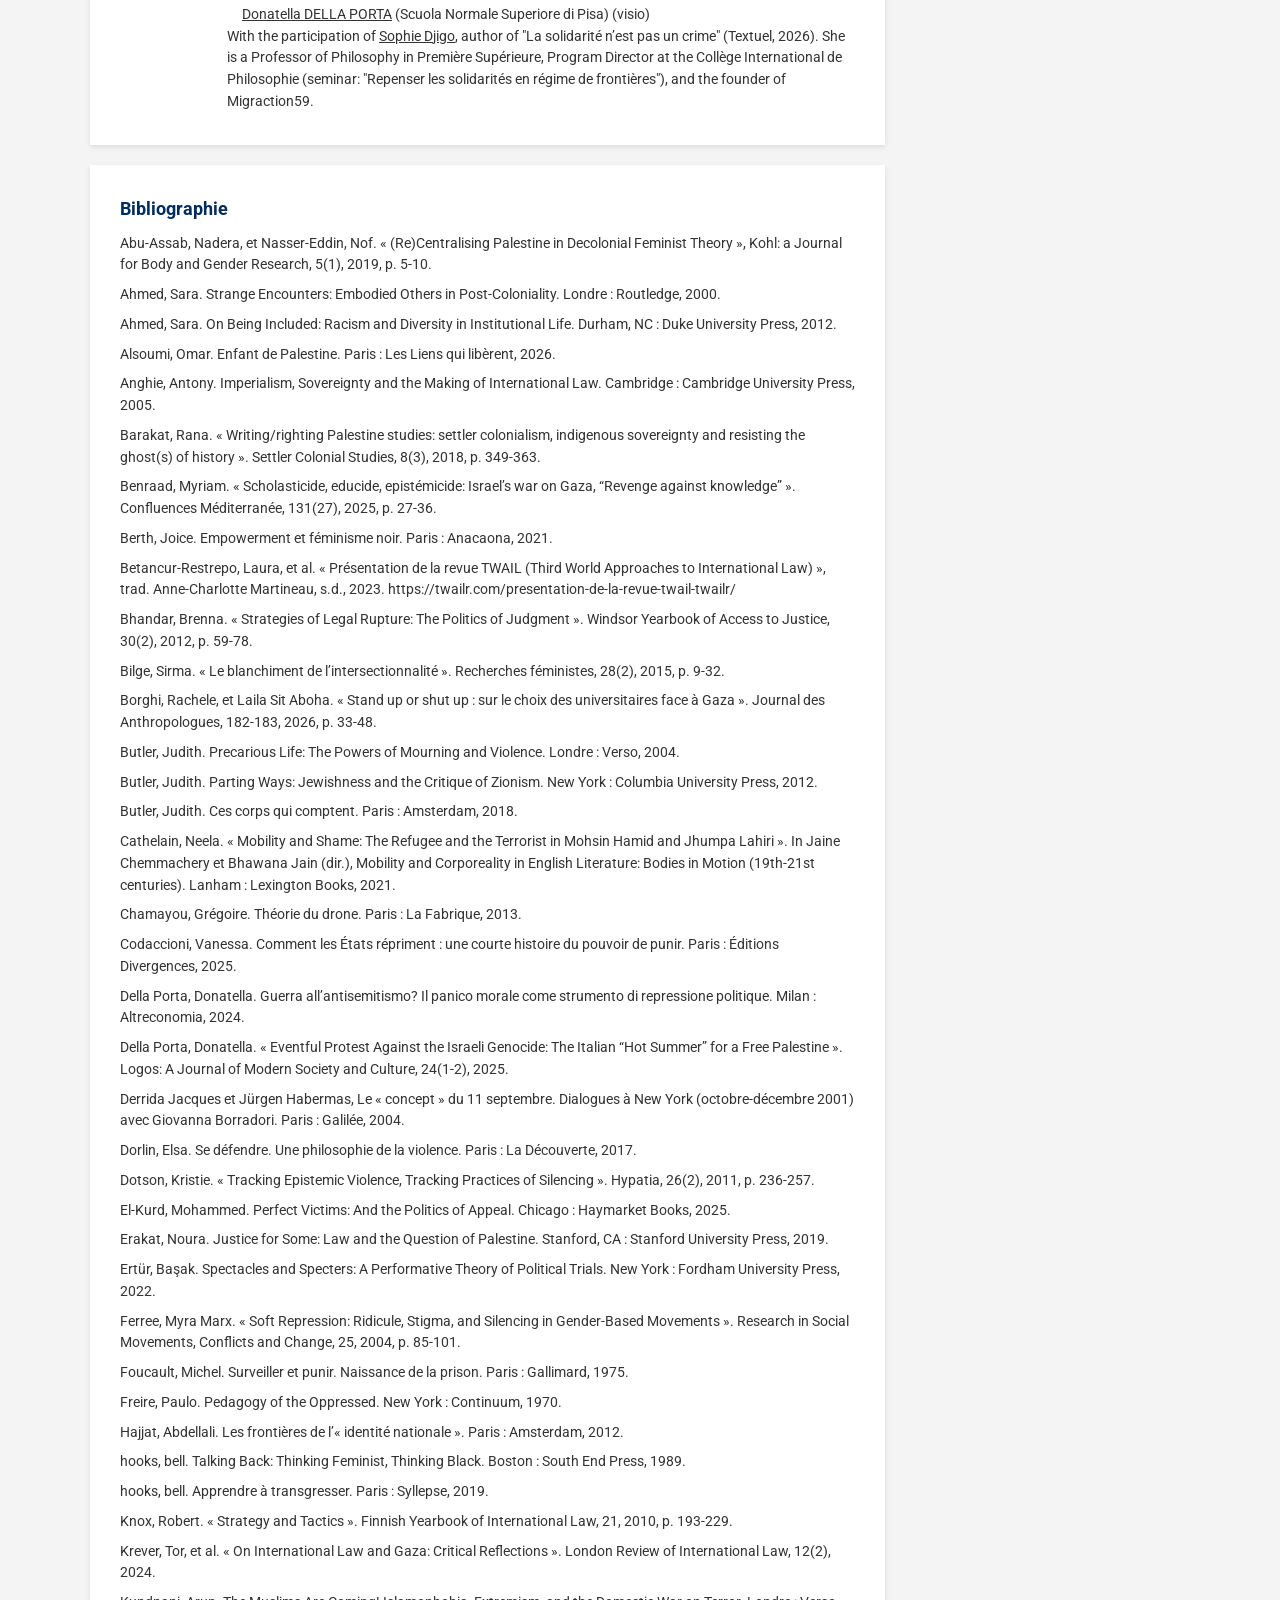
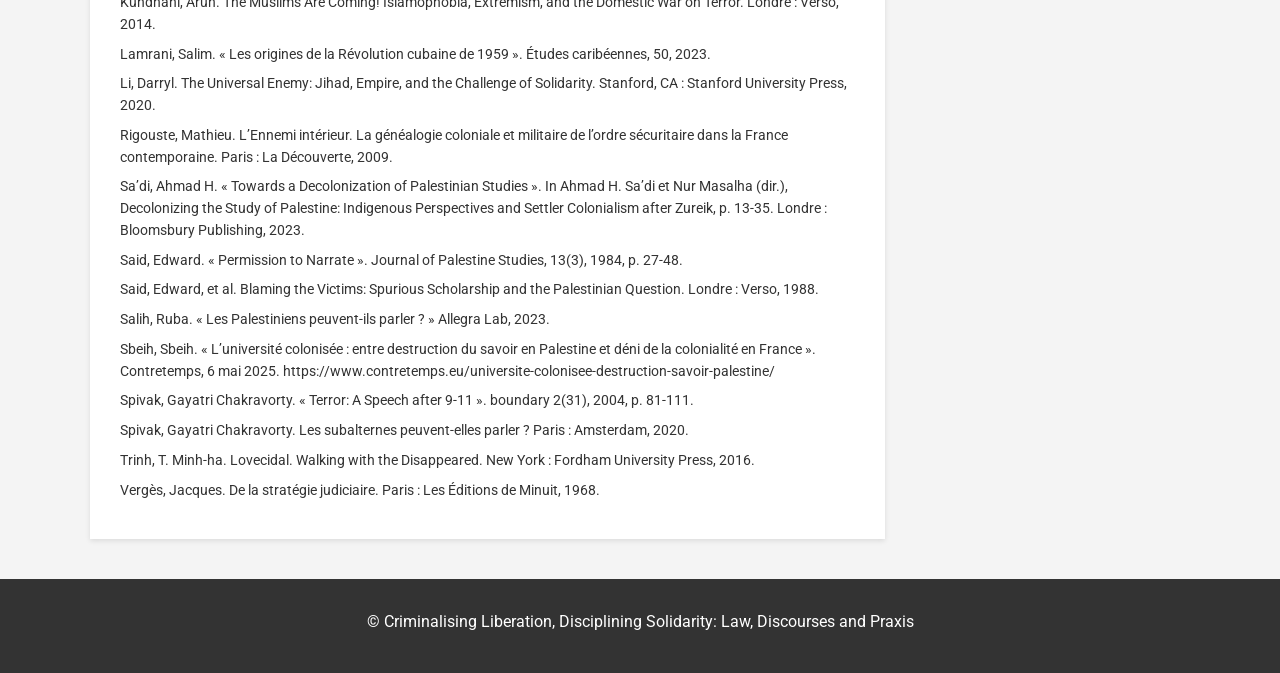
==== commit a26a179d: "Update index_eng.html" ====
--- a/index_eng.html
+++ b/index_eng.html
@@ -248,7 +248,7 @@
                     &nbsp;&nbsp;&nbsp;&nbsp;&nbsp;<a href="https://carep-paris.org/notre-equipe/leila-seurat/">Leila SEURAT</a> (CAREP)<br>
                     &nbsp;&nbsp;&nbsp;&nbsp;&nbsp;<a href="https://essl.leeds.ac.uk/sociology/staff/48/professor-s-sayyid">Salman SAYYID</a> (University of Leeds)<br>
                     &nbsp;&nbsp;&nbsp;&nbsp;&nbsp;<a href="https://www.liverpool.ac.uk/people/kawtar-najib">Kawtar NAJIB</a> (University of Liverpool)<br>
-                    &nbsp;&nbsp;&nbsp;&nbsp;&nbsp;<a href="https://cosmos.sns.it/person/donatella-della-porta/">Donatella DELLA PORTA</a>  (Institut universitaire européen de Florence) (visio)<br>
+                    &nbsp;&nbsp;&nbsp;&nbsp;&nbsp;<a href="https://cosmos.sns.it/person/donatella-della-porta/">Donatella DELLA PORTA</a>  (Scuola Normale Superiore di Pisa) (visio)<br>
                     
                     With the participation of <a href="https://univ-lille.academia.edu/SophieDjigo">Sophie Djigo</a>, author of "La solidarité n’est pas un crime" (Textuel, 2026). She is a Professor of Philosophy in Première Supérieure, Program Director at the Collège International de Philosophie (seminar: "Repenser les solidarités en régime de frontières"), and the founder of Migraction59.<br>
                     </td>
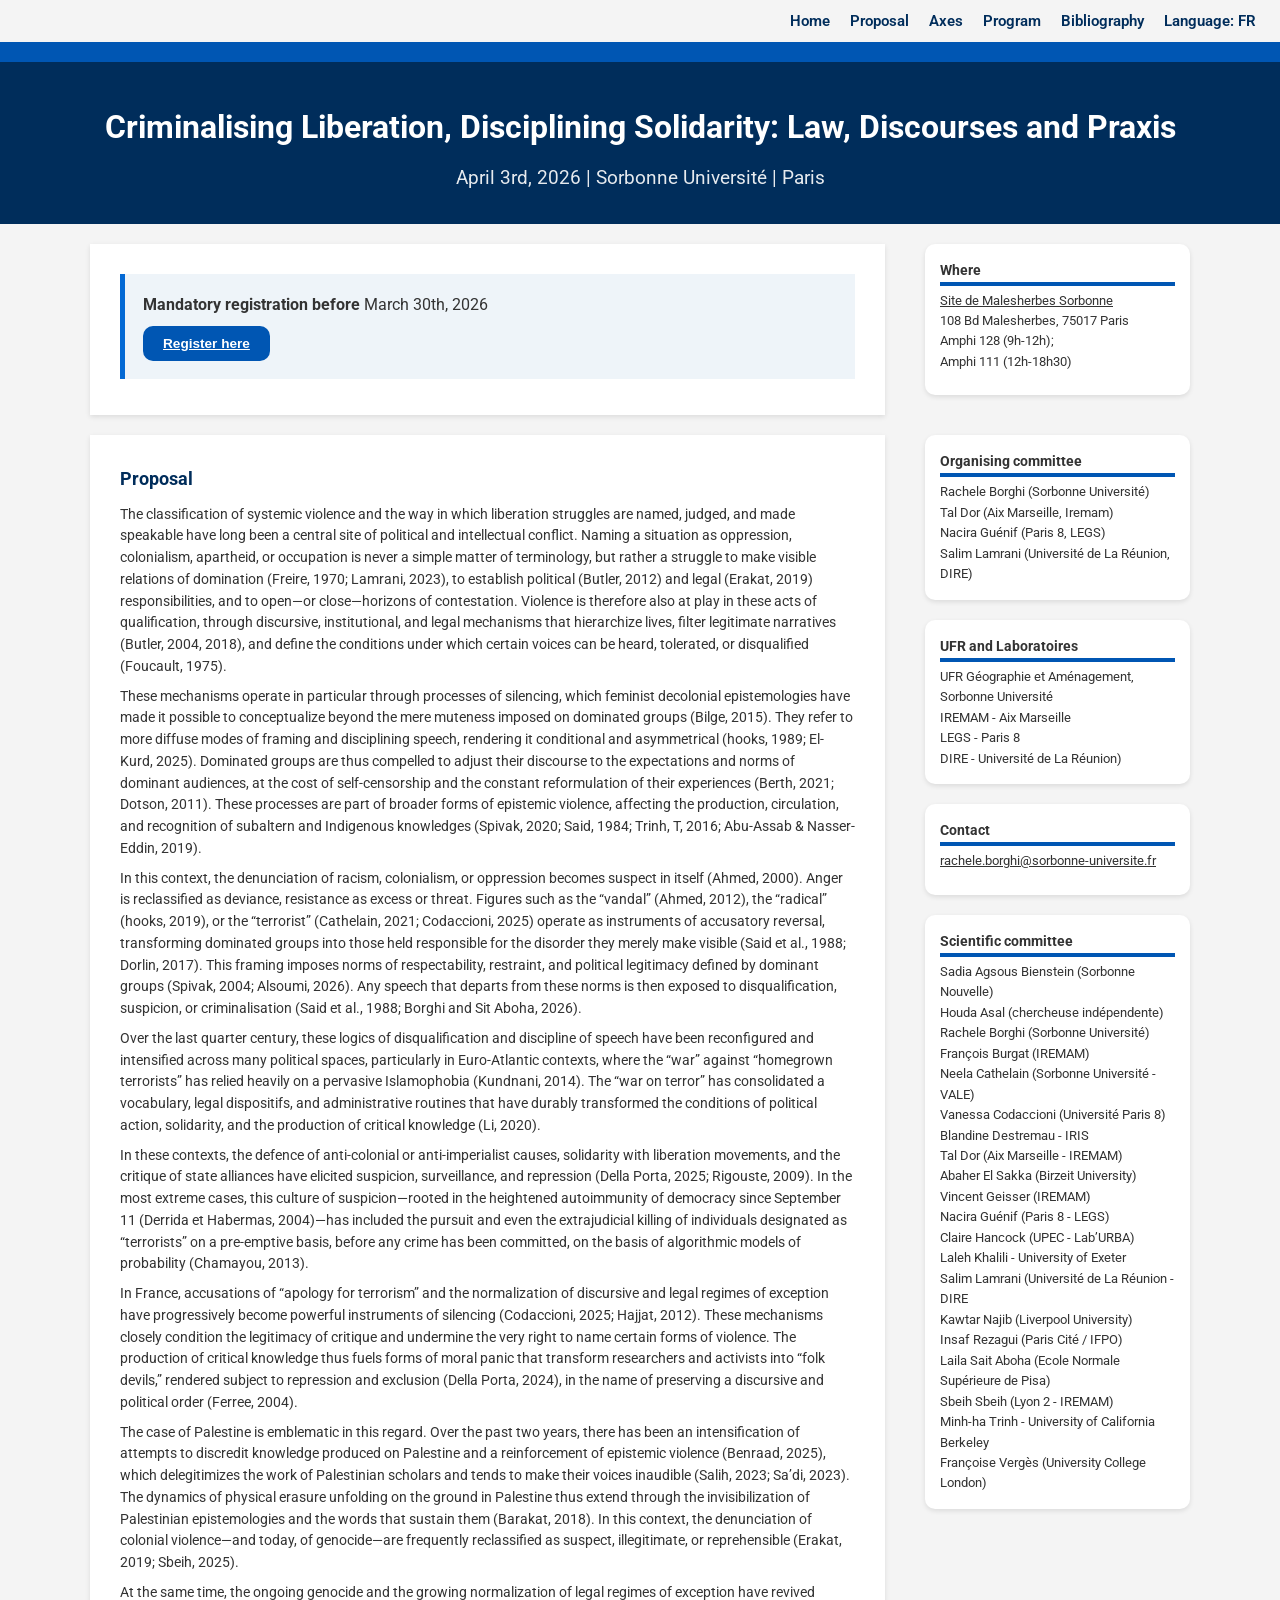
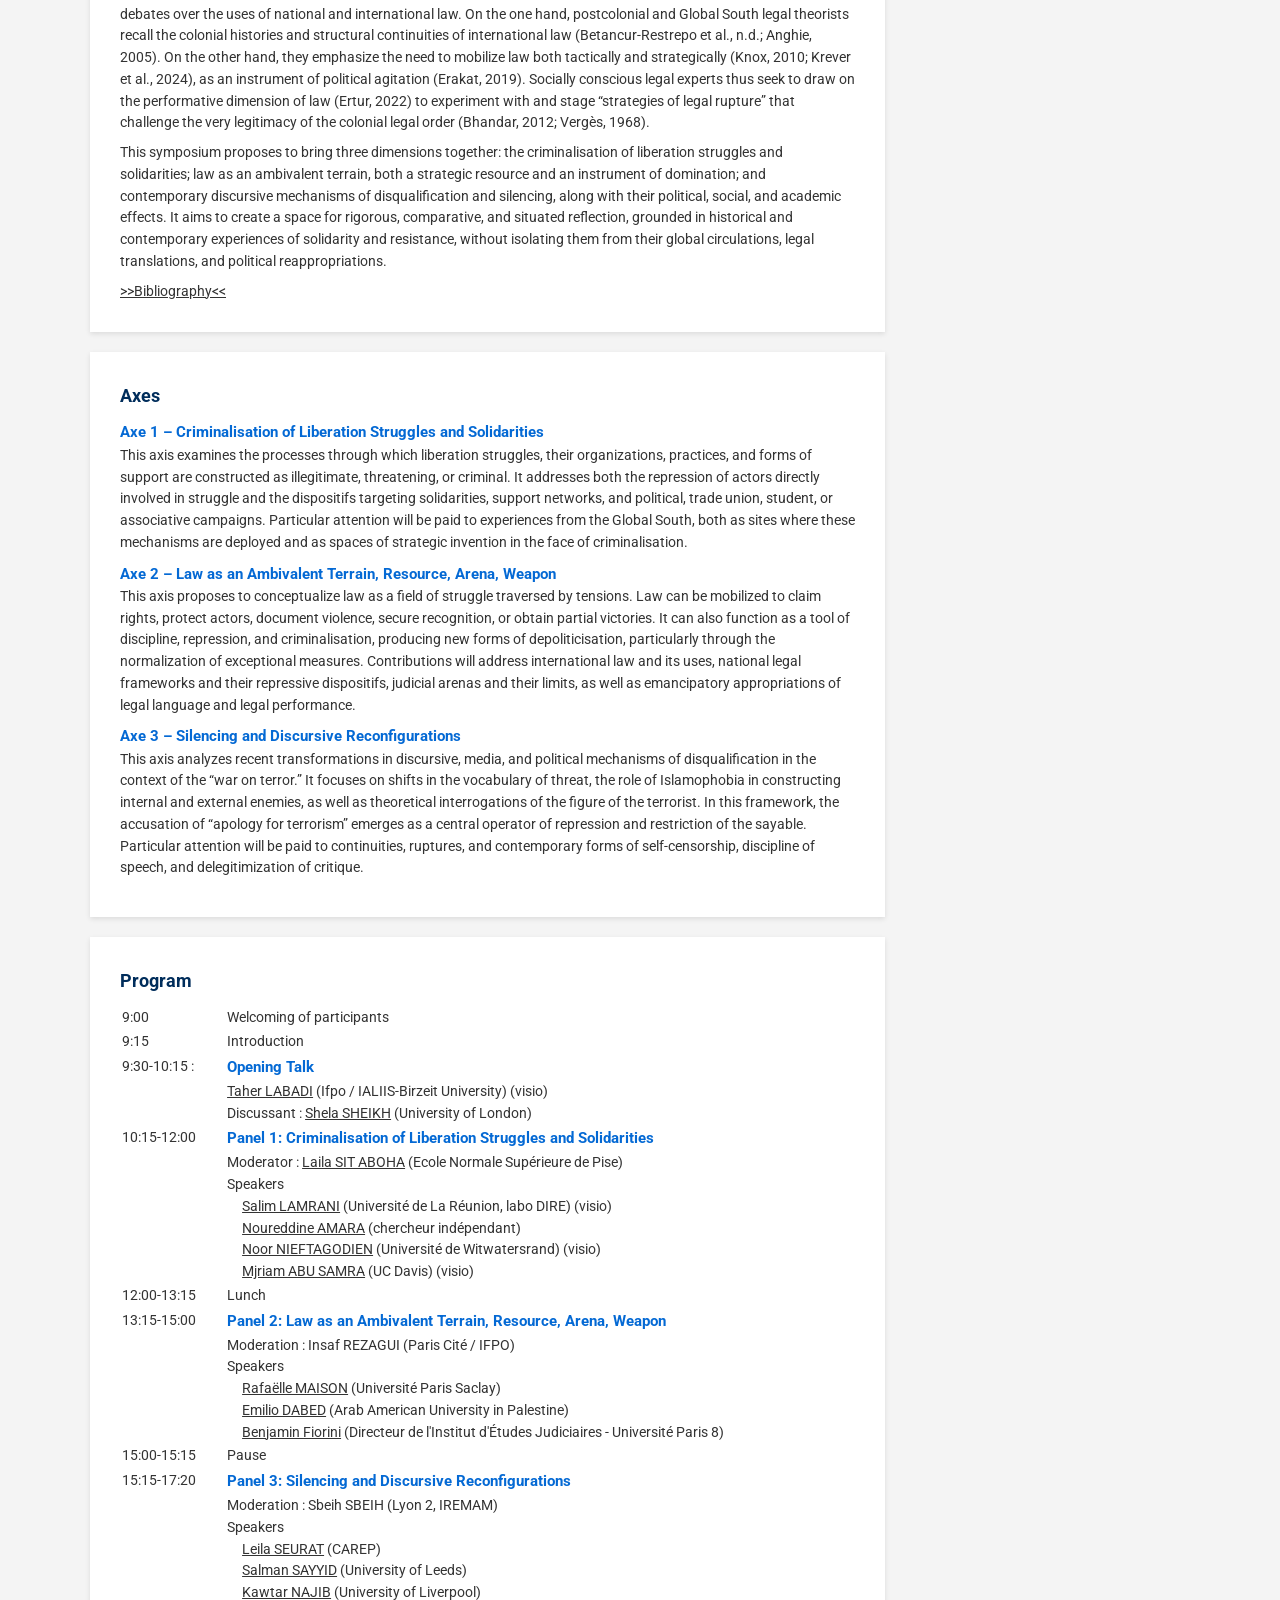
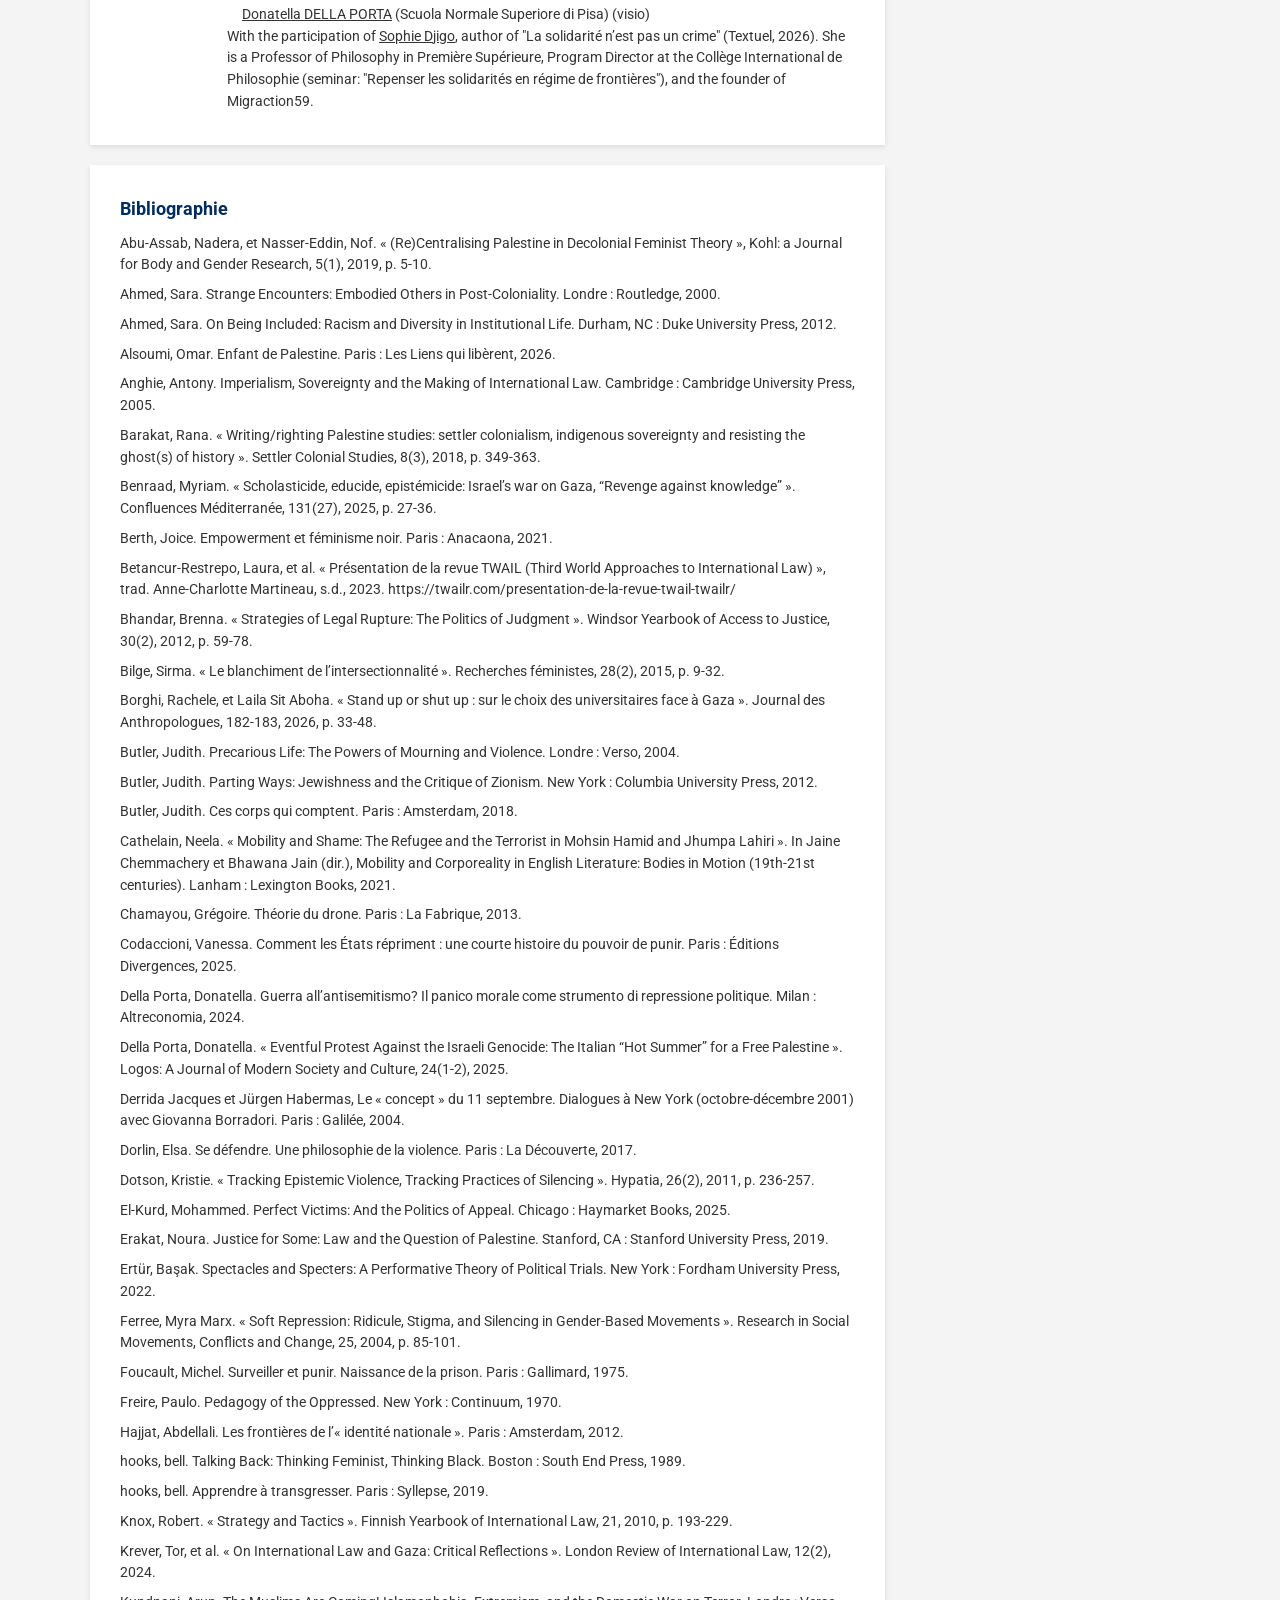
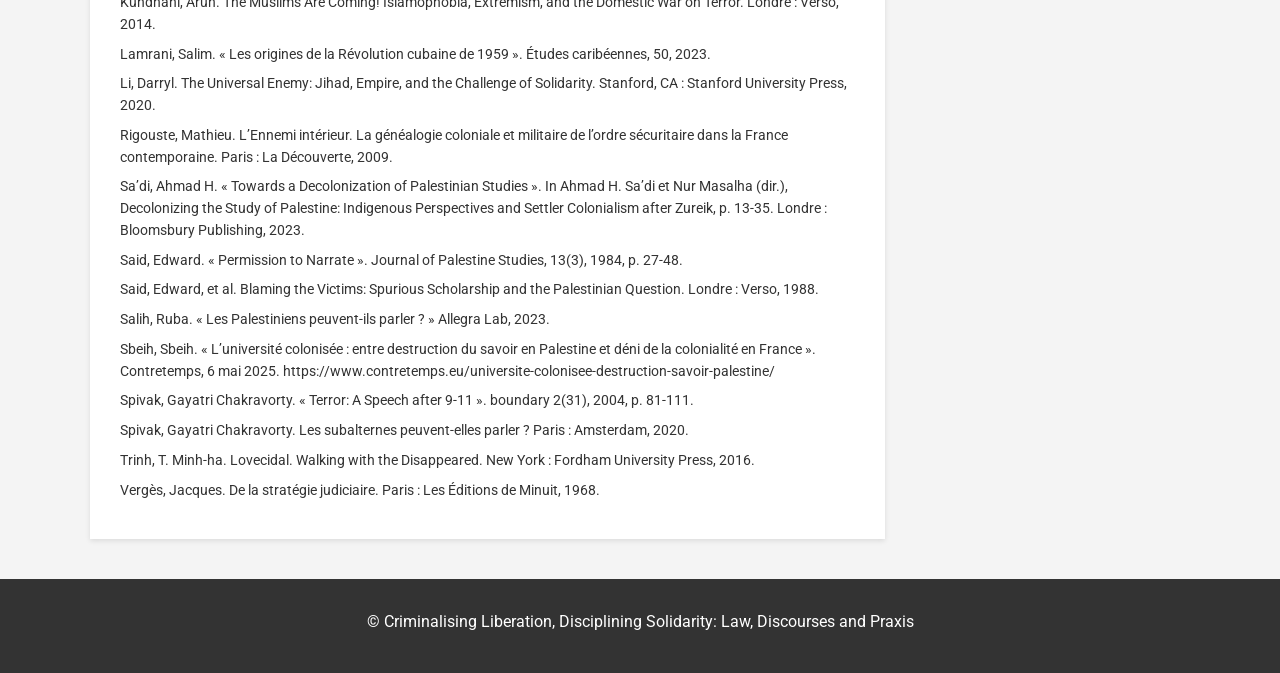
==== commit 4c8f33f7: "Update index_eng.html" ====
--- a/index_eng.html
+++ b/index_eng.html
@@ -199,7 +199,7 @@
                 </tr>
                 <tr>
                     <td></td>
-                    <td><a href="https://ialiis.birzeit.edu/en/people/taher-labadi">Taher LABADI</a> (Ifpo / IALIIS-Birzeit University)<br>
+                    <td><a href="https://ialiis.birzeit.edu/en/people/taher-labadi">Taher LABADI</a> (Ifpo / IALIIS-Birzeit University) (visio)<br>
                     Discussant : <a href="https://www.london.ac.uk/people/dr-shela-sheikh">Shela SHEIKH</a> (University of London)</td>
                 </tr>
                 <tr>
@@ -212,8 +212,8 @@
                     Speakers<br>
                     &nbsp;&nbsp;&nbsp;&nbsp;&nbsp;<a href="https://dire.univ-reunion.fr/equipe/salim-lamrani-mcf-14e-section">Salim LAMRANI</a> (Université de La Réunion, labo DIRE) (visio)<br>
                     &nbsp;&nbsp;&nbsp;&nbsp;&nbsp;<a href="https://shs.cairn.info/publications-de-noureddine-amara--136414?lang=fr">Noureddine AMARA</a> (chercheur indépendant)<br>
-                    &nbsp;&nbsp;&nbsp;&nbsp;&nbsp;<a href="https://www.wits.ac.za/people/academic-a-z-listing/n/noornieftagodienwitsacza/">Noor NIEFTAGODIEN</a> (Université de Witwatersrand)<br>
-                    &nbsp;&nbsp;&nbsp;&nbsp;&nbsp;<a href="https://mesa.ucdavis.edu/people/mjriam-samra">Mjriam ABU SAMRA</a> (UC Davis)<br>
+                    &nbsp;&nbsp;&nbsp;&nbsp;&nbsp;<a href="https://www.wits.ac.za/people/academic-a-z-listing/n/noornieftagodienwitsacza/">Noor NIEFTAGODIEN</a> (Université de Witwatersrand) (visio)<br>
+                    &nbsp;&nbsp;&nbsp;&nbsp;&nbsp;<a href="https://mesa.ucdavis.edu/people/mjriam-samra">Mjriam ABU SAMRA</a> (UC Davis) (visio)<br>
                     </td>
                 </tr>
                 <tr>
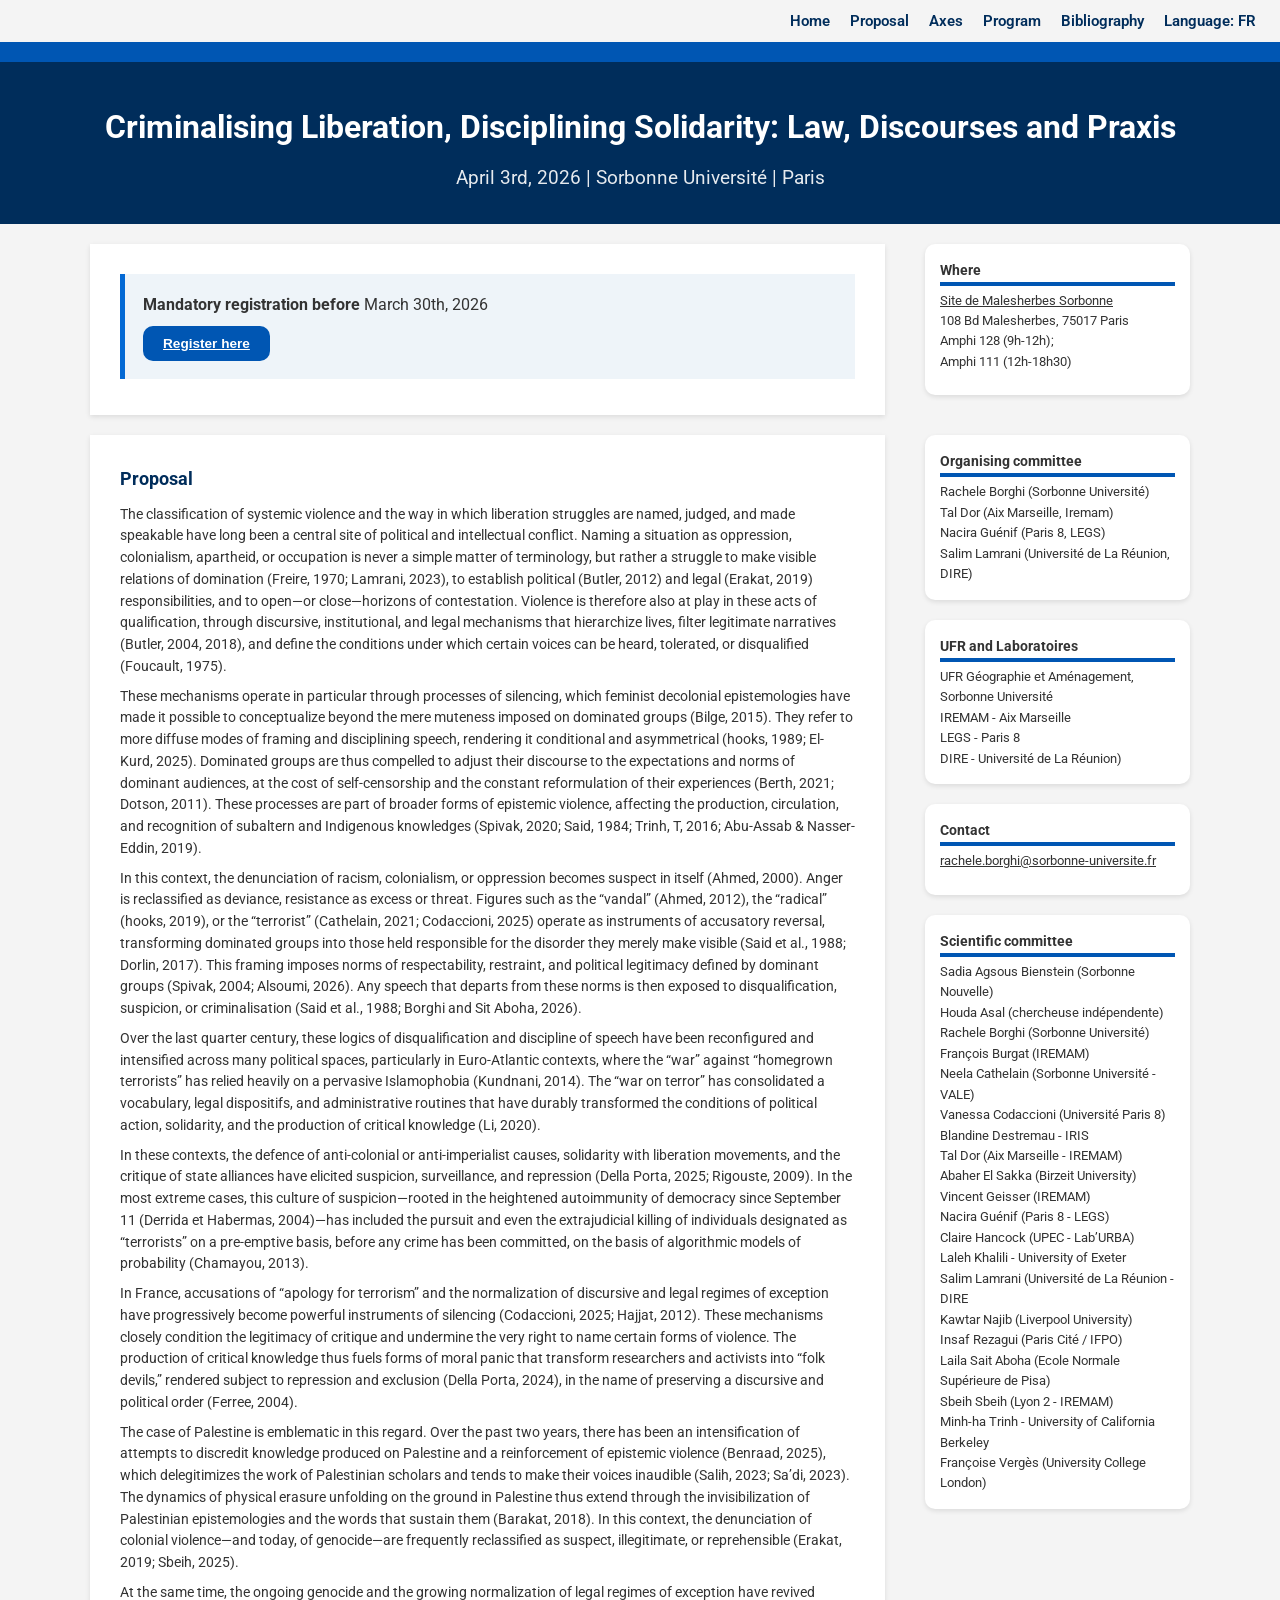
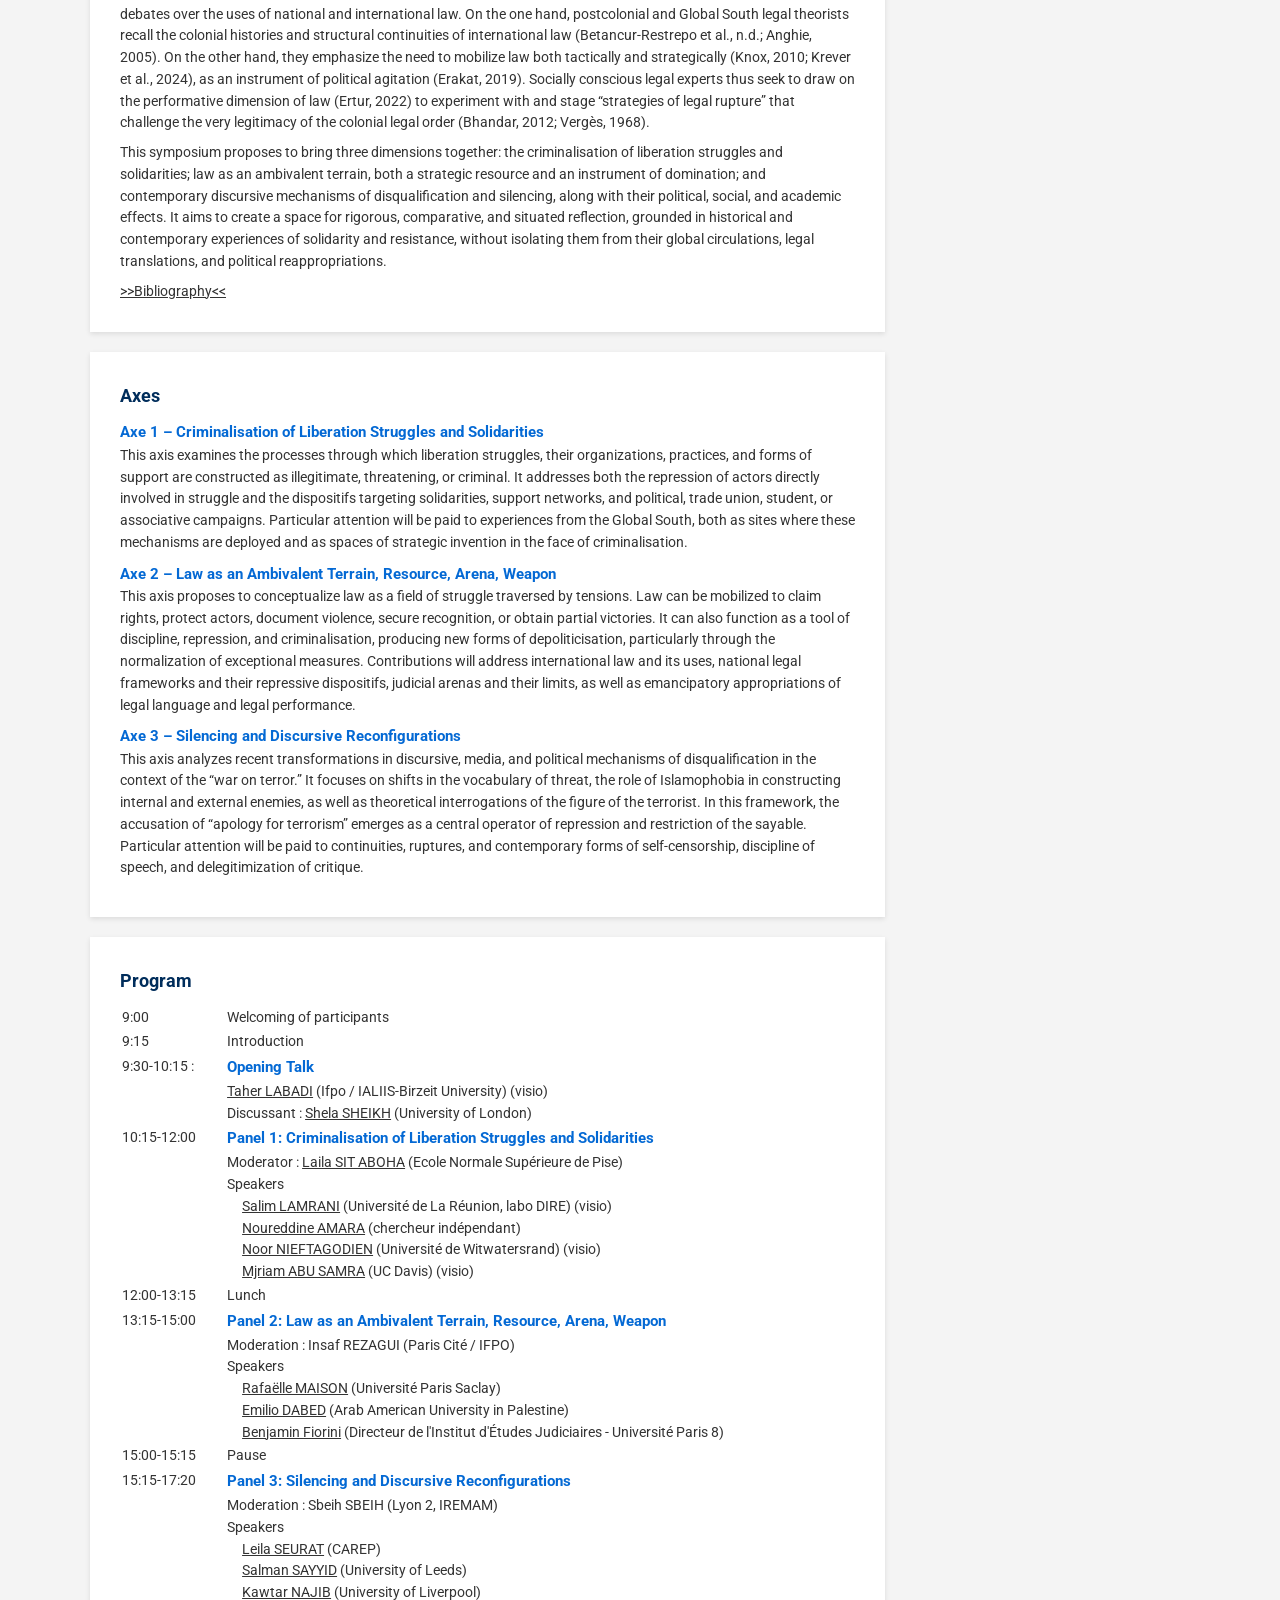
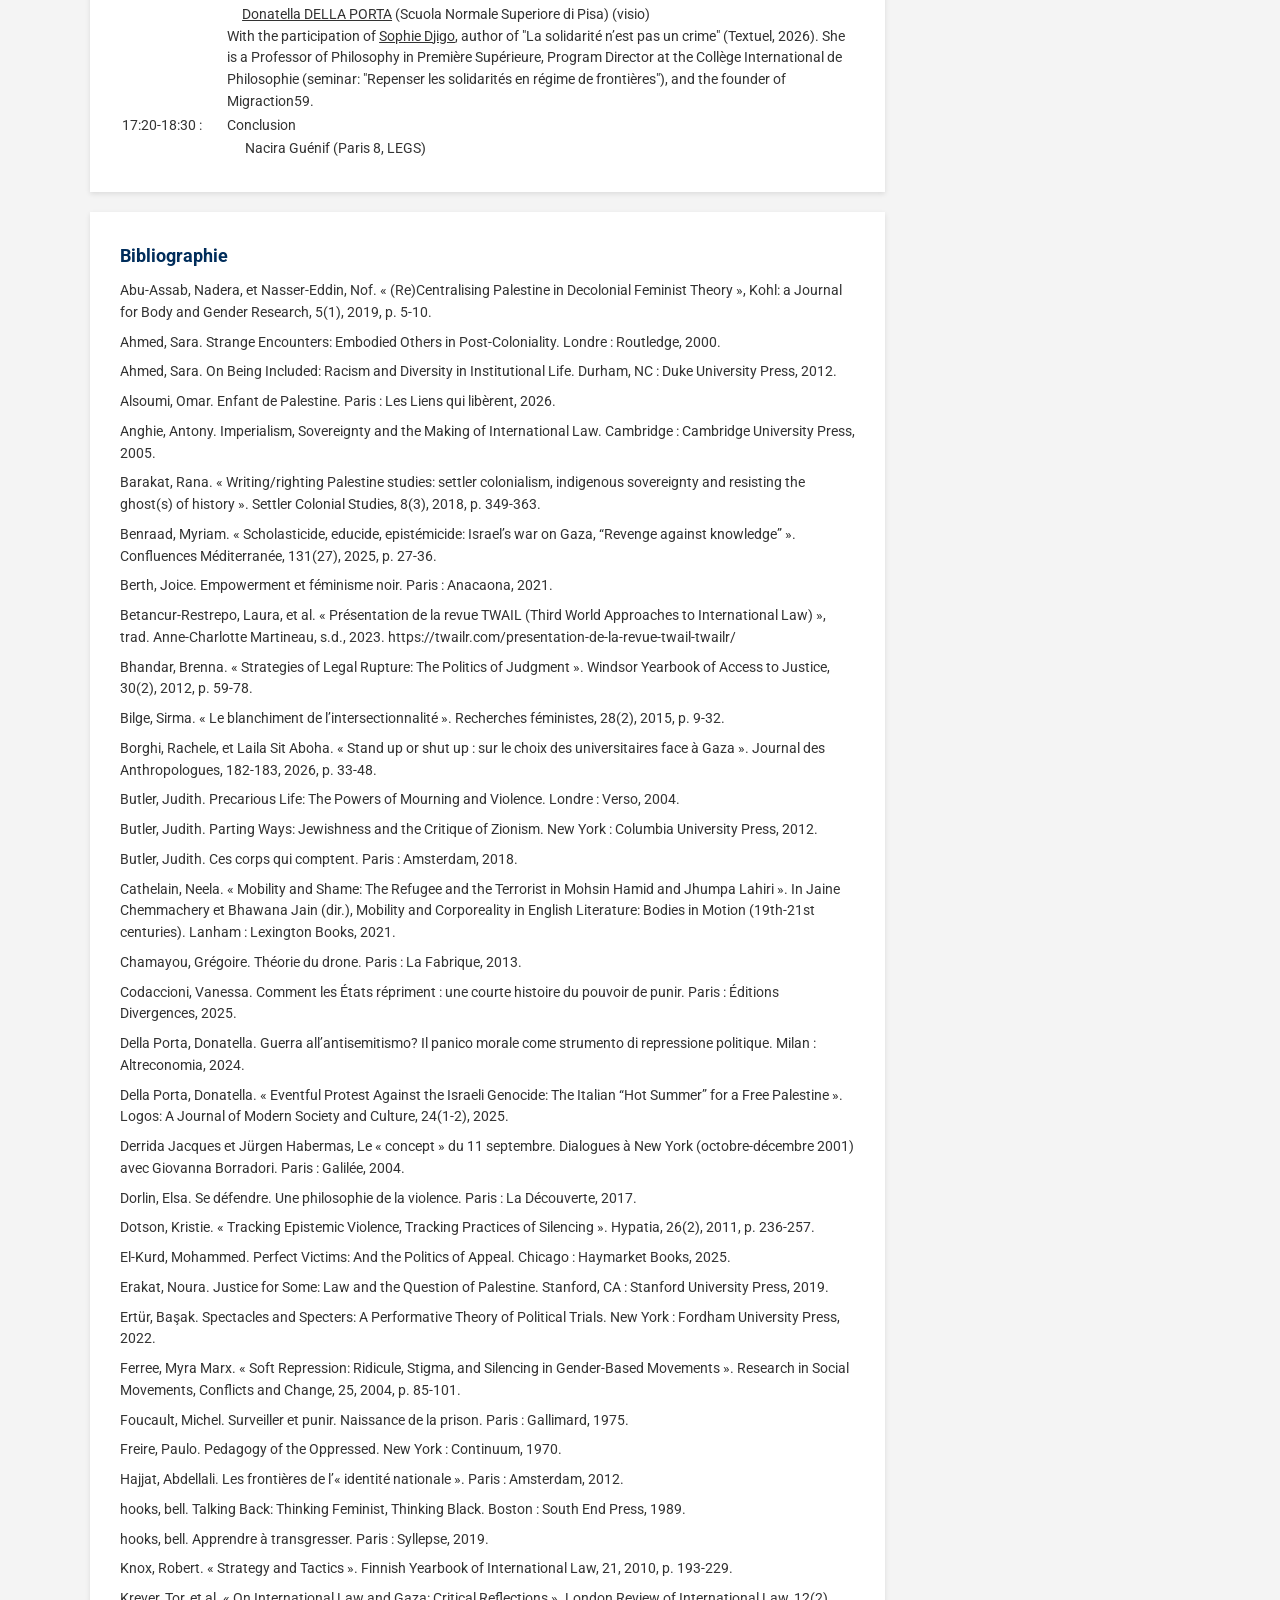
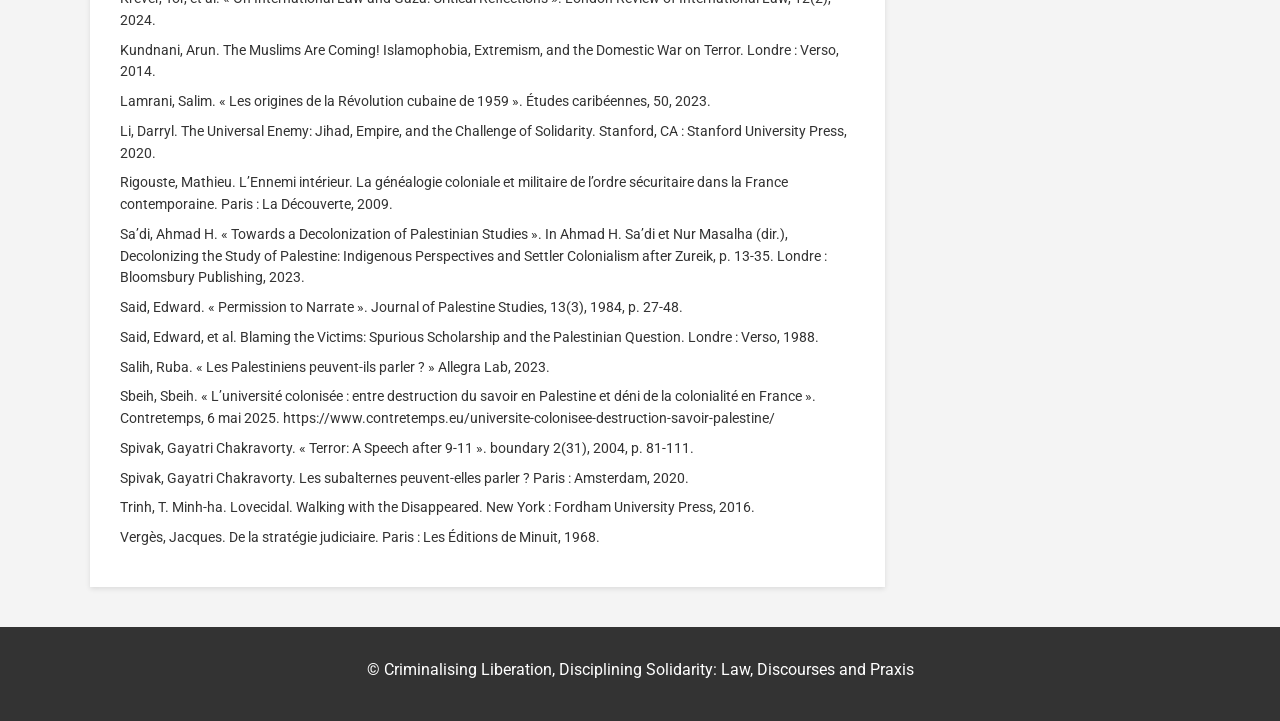
==== commit 039f794e: "Update index_eng.html" ====
--- a/index_eng.html
+++ b/index_eng.html
@@ -251,6 +251,15 @@
                     &nbsp;&nbsp;&nbsp;&nbsp;&nbsp;<a href="https://cosmos.sns.it/person/donatella-della-porta/">Donatella DELLA PORTA</a>  (Scuola Normale Superiore di Pisa) (visio)<br>
                     
                     With the participation of <a href="https://univ-lille.academia.edu/SophieDjigo">Sophie Djigo</a>, author of "La solidarité n’est pas un crime" (Textuel, 2026). She is a Professor of Philosophy in Première Supérieure, Program Director at the Collège International de Philosophie (seminar: "Repenser les solidarités en régime de frontières"), and the founder of Migraction59.<br>
+                    </td>
+                </tr>
+                <tr>
+                    <td>17:20-18:30 :</td>
+                    <td>Conclusion <br></td>
+                </tr>
+                <tr>
+                    <td></td>
+                    <td>&nbsp;&nbsp;&nbsp;&nbsp;&nbsp; Nacira Guénif (Paris 8, LEGS)<br>
                     </td>
                 </tr>
             </table>
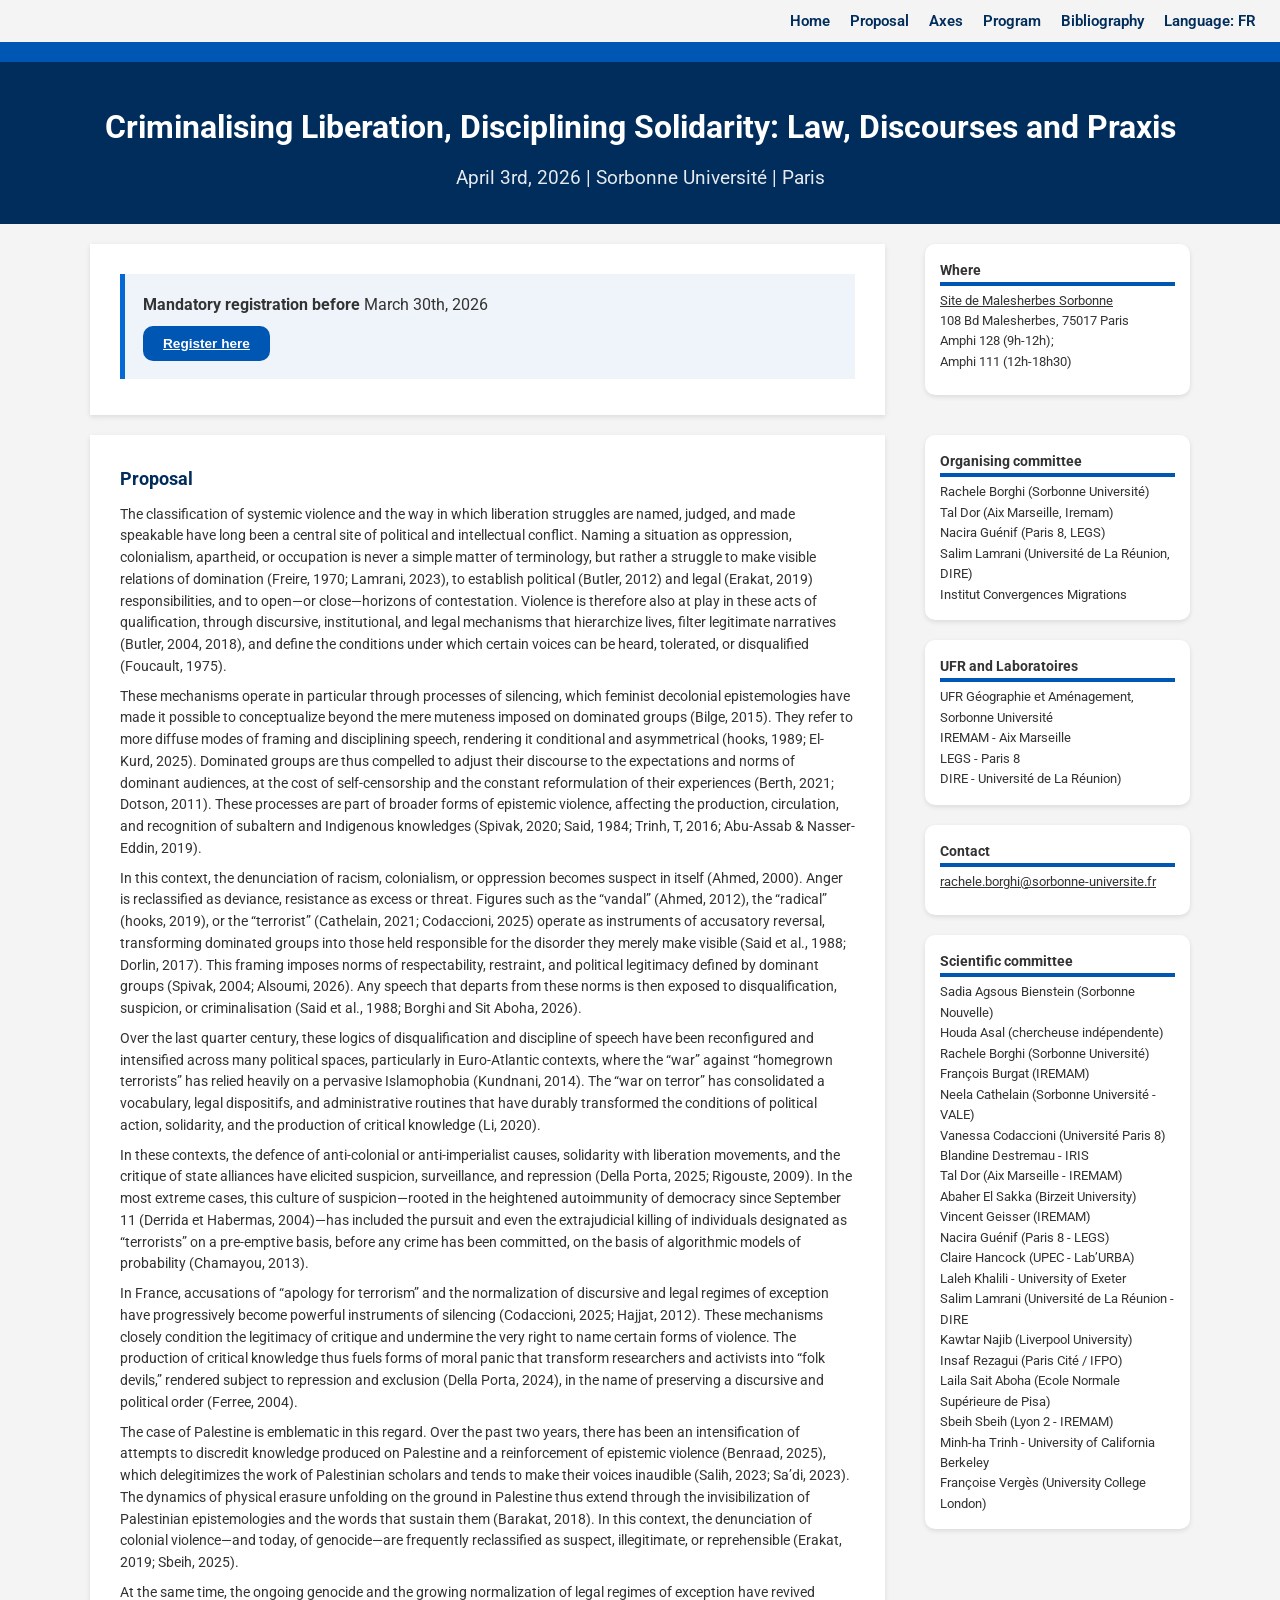
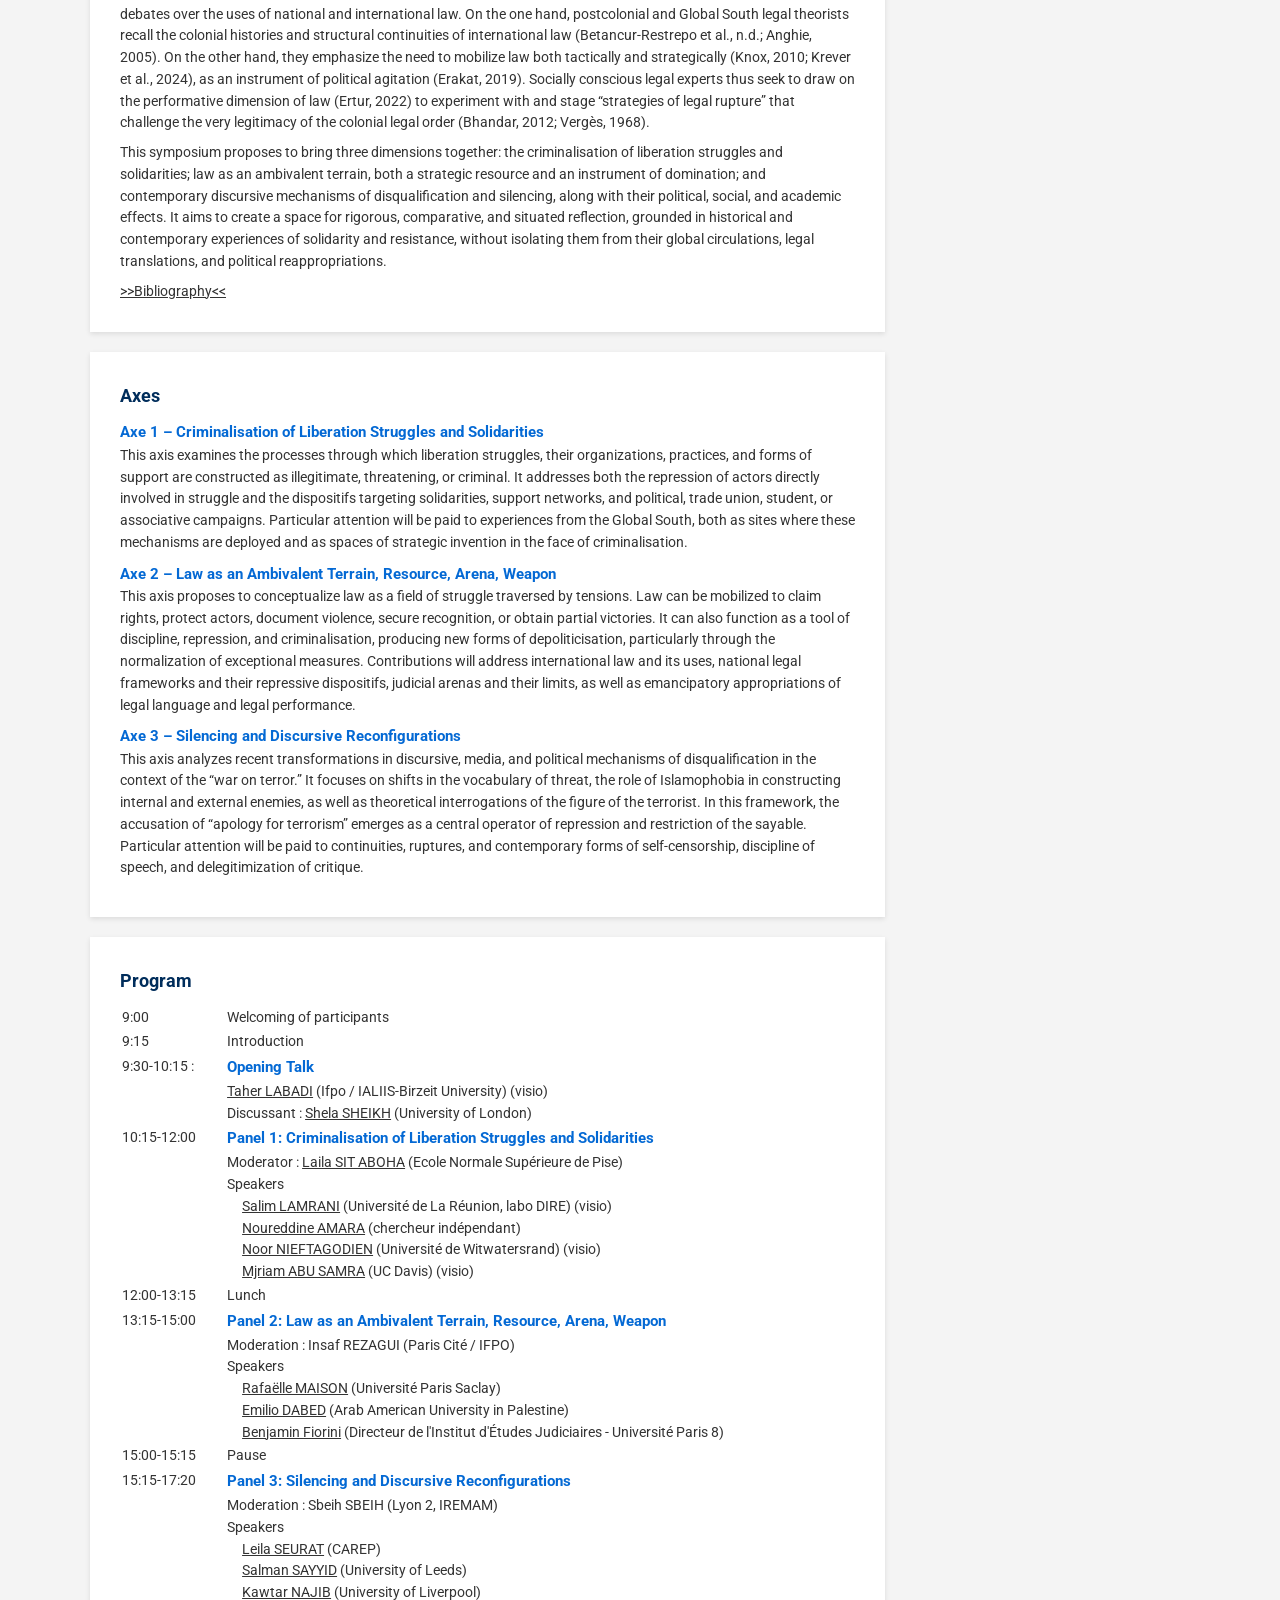
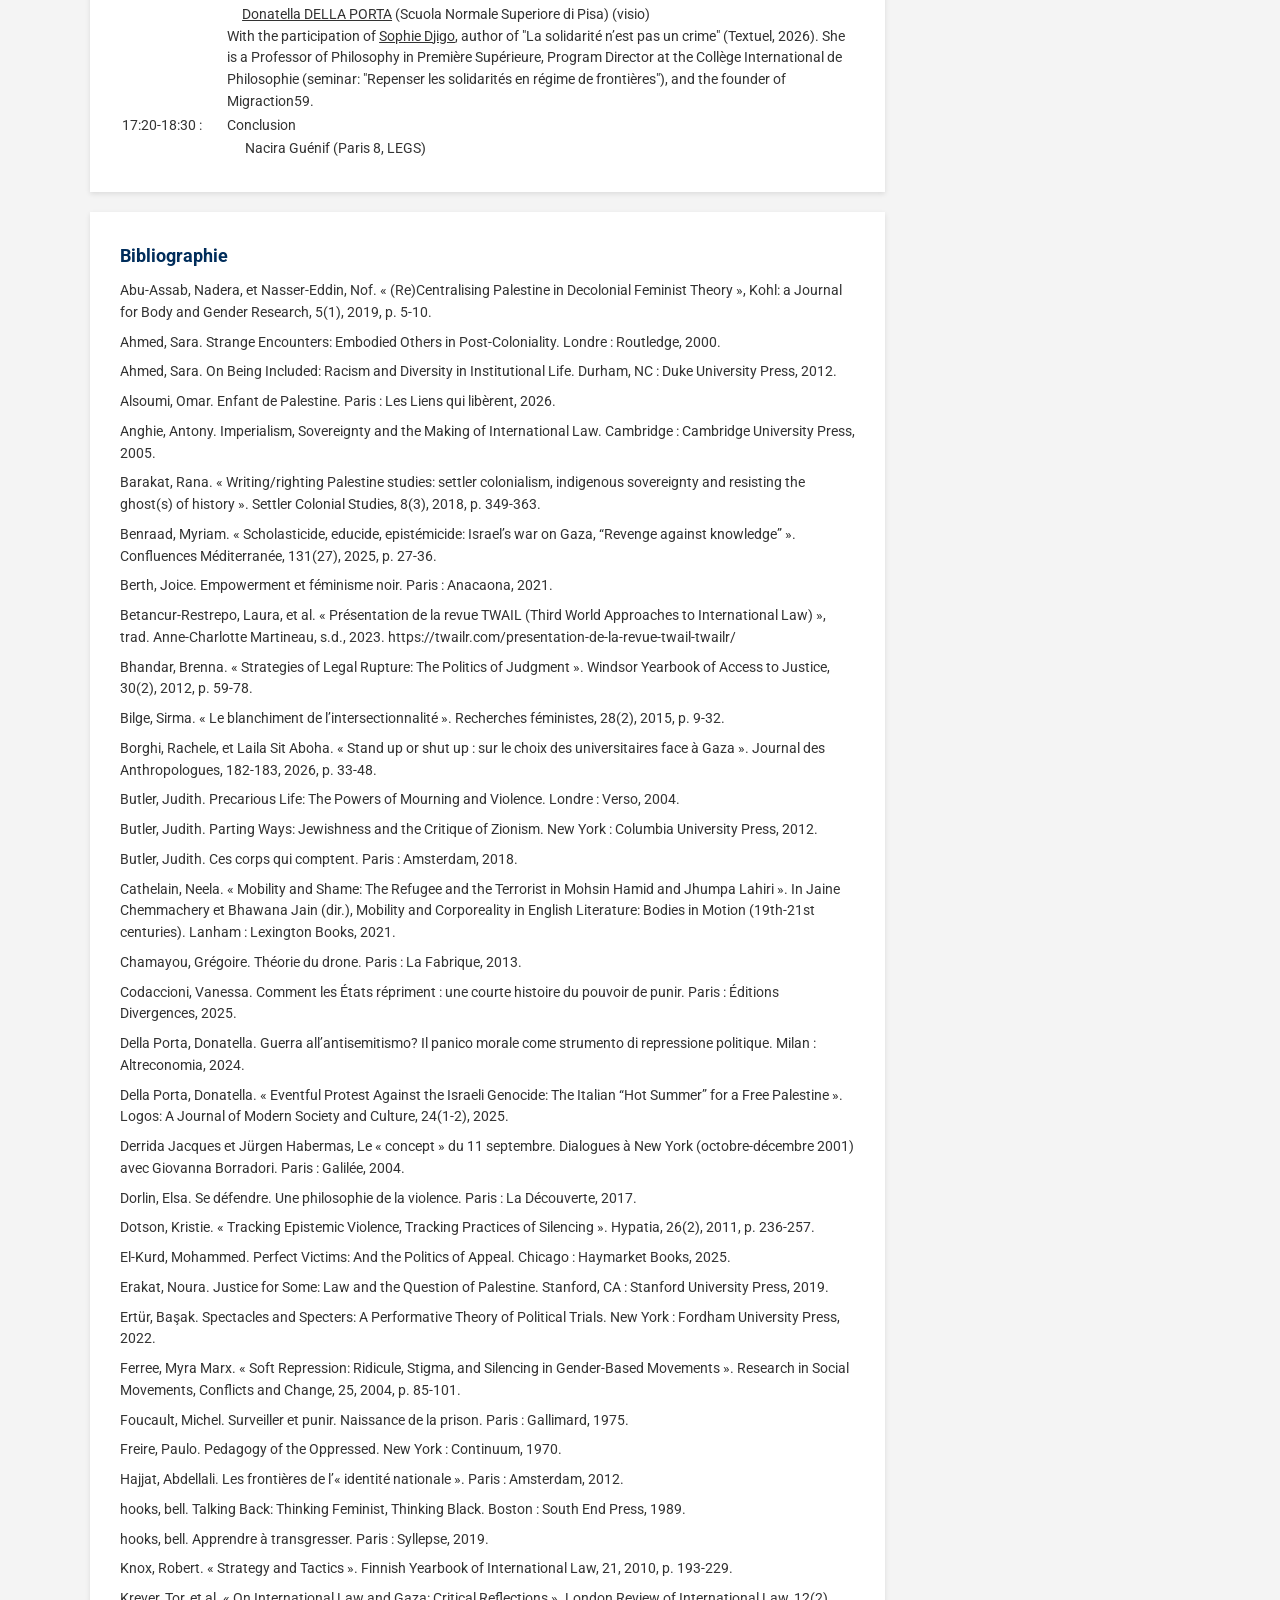
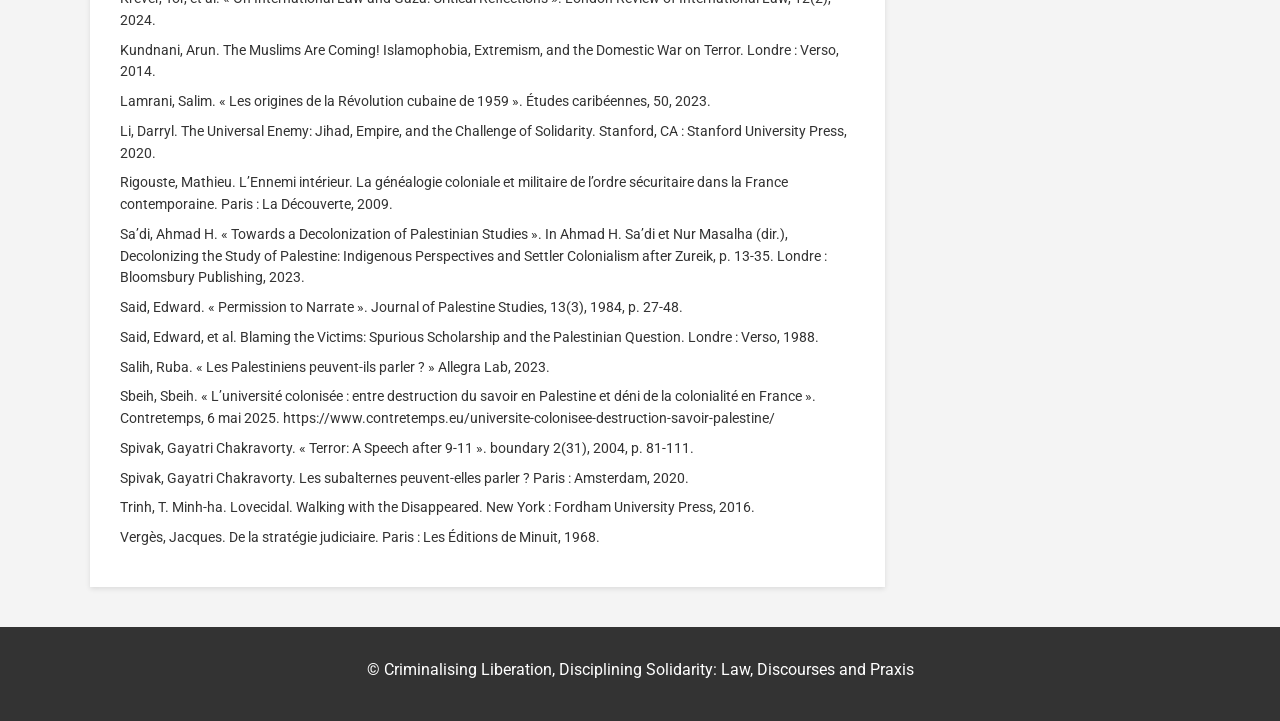
==== commit 2e053264: "Update index_eng.html" ====
--- a/index_eng.html
+++ b/index_eng.html
@@ -107,6 +107,7 @@
                     <li>Tal Dor (Aix Marseille, Iremam)</li>
                     <li>Nacira Guénif (Paris 8, LEGS) </li>
                     <li>Salim Lamrani (Université de La Réunion, DIRE)</li>
+                    <li>Institut Convergences Migrations</li>
                 </ul>
             </div>
 
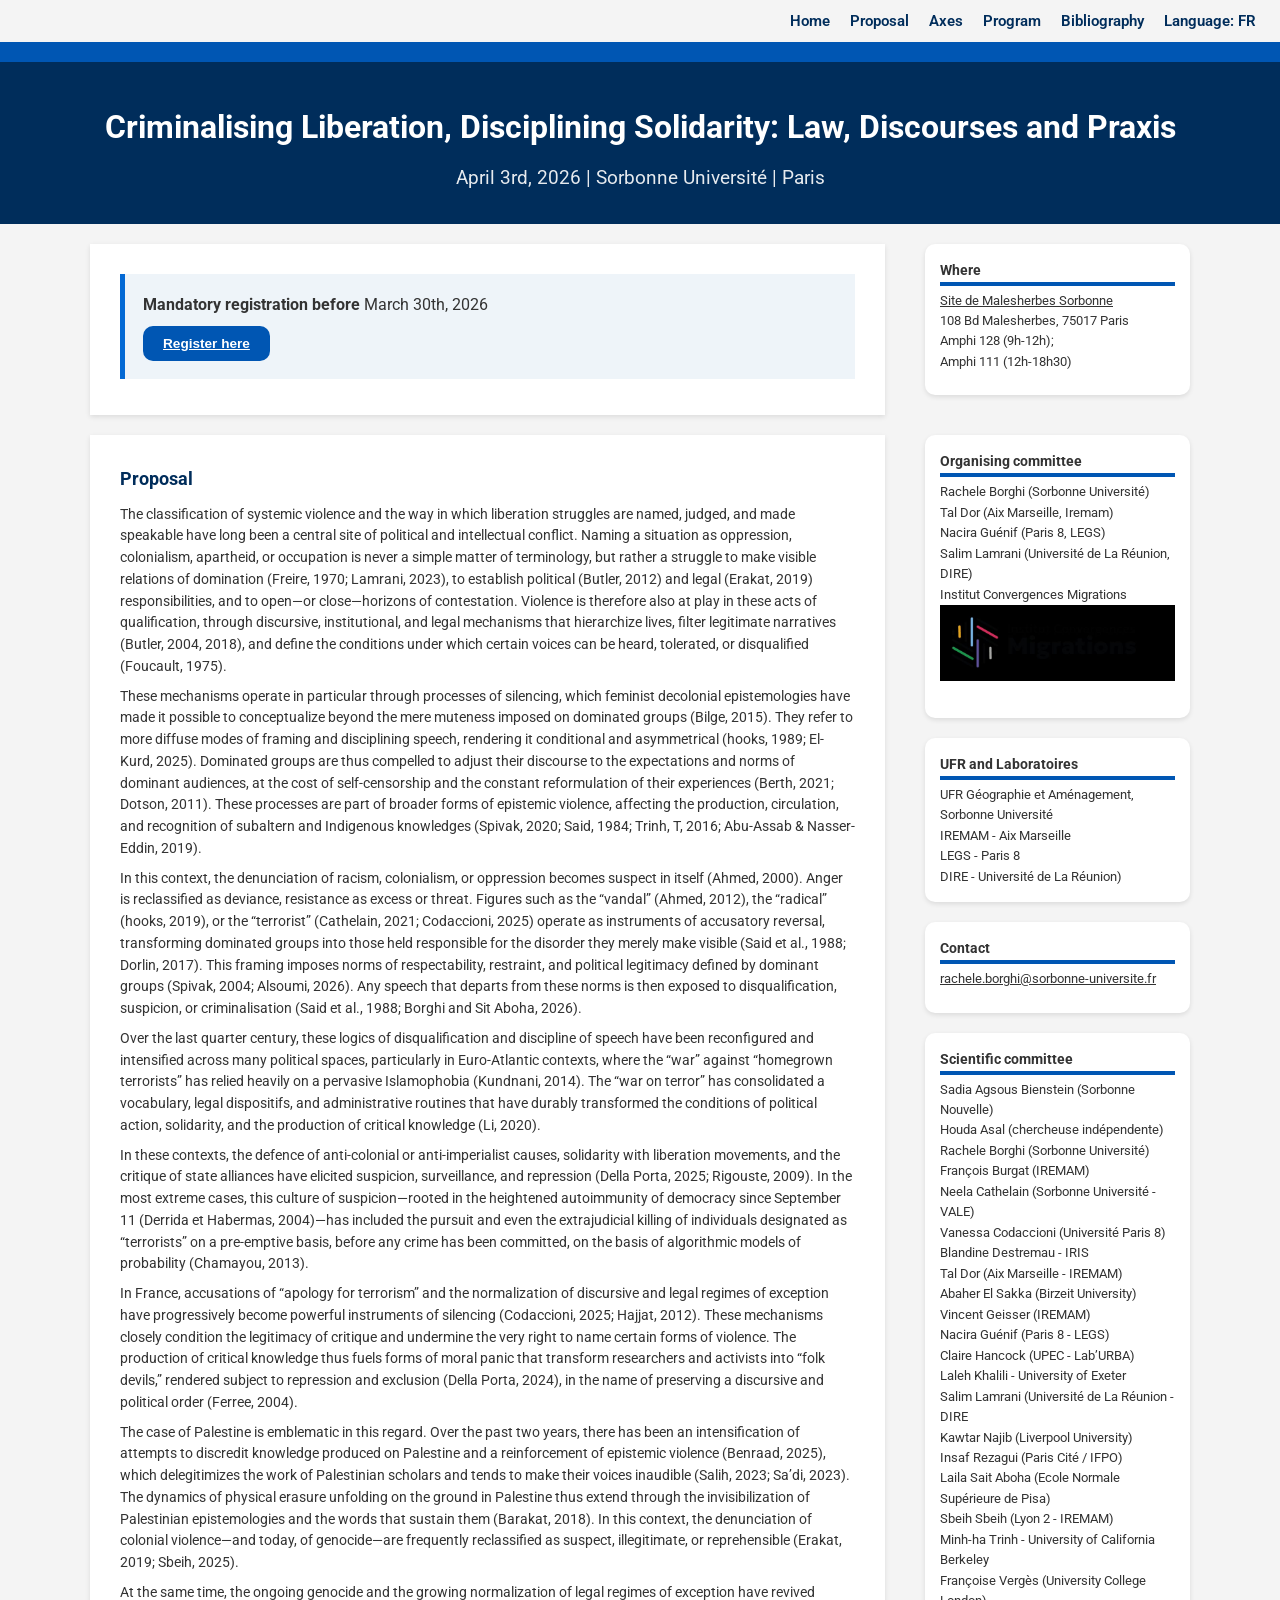
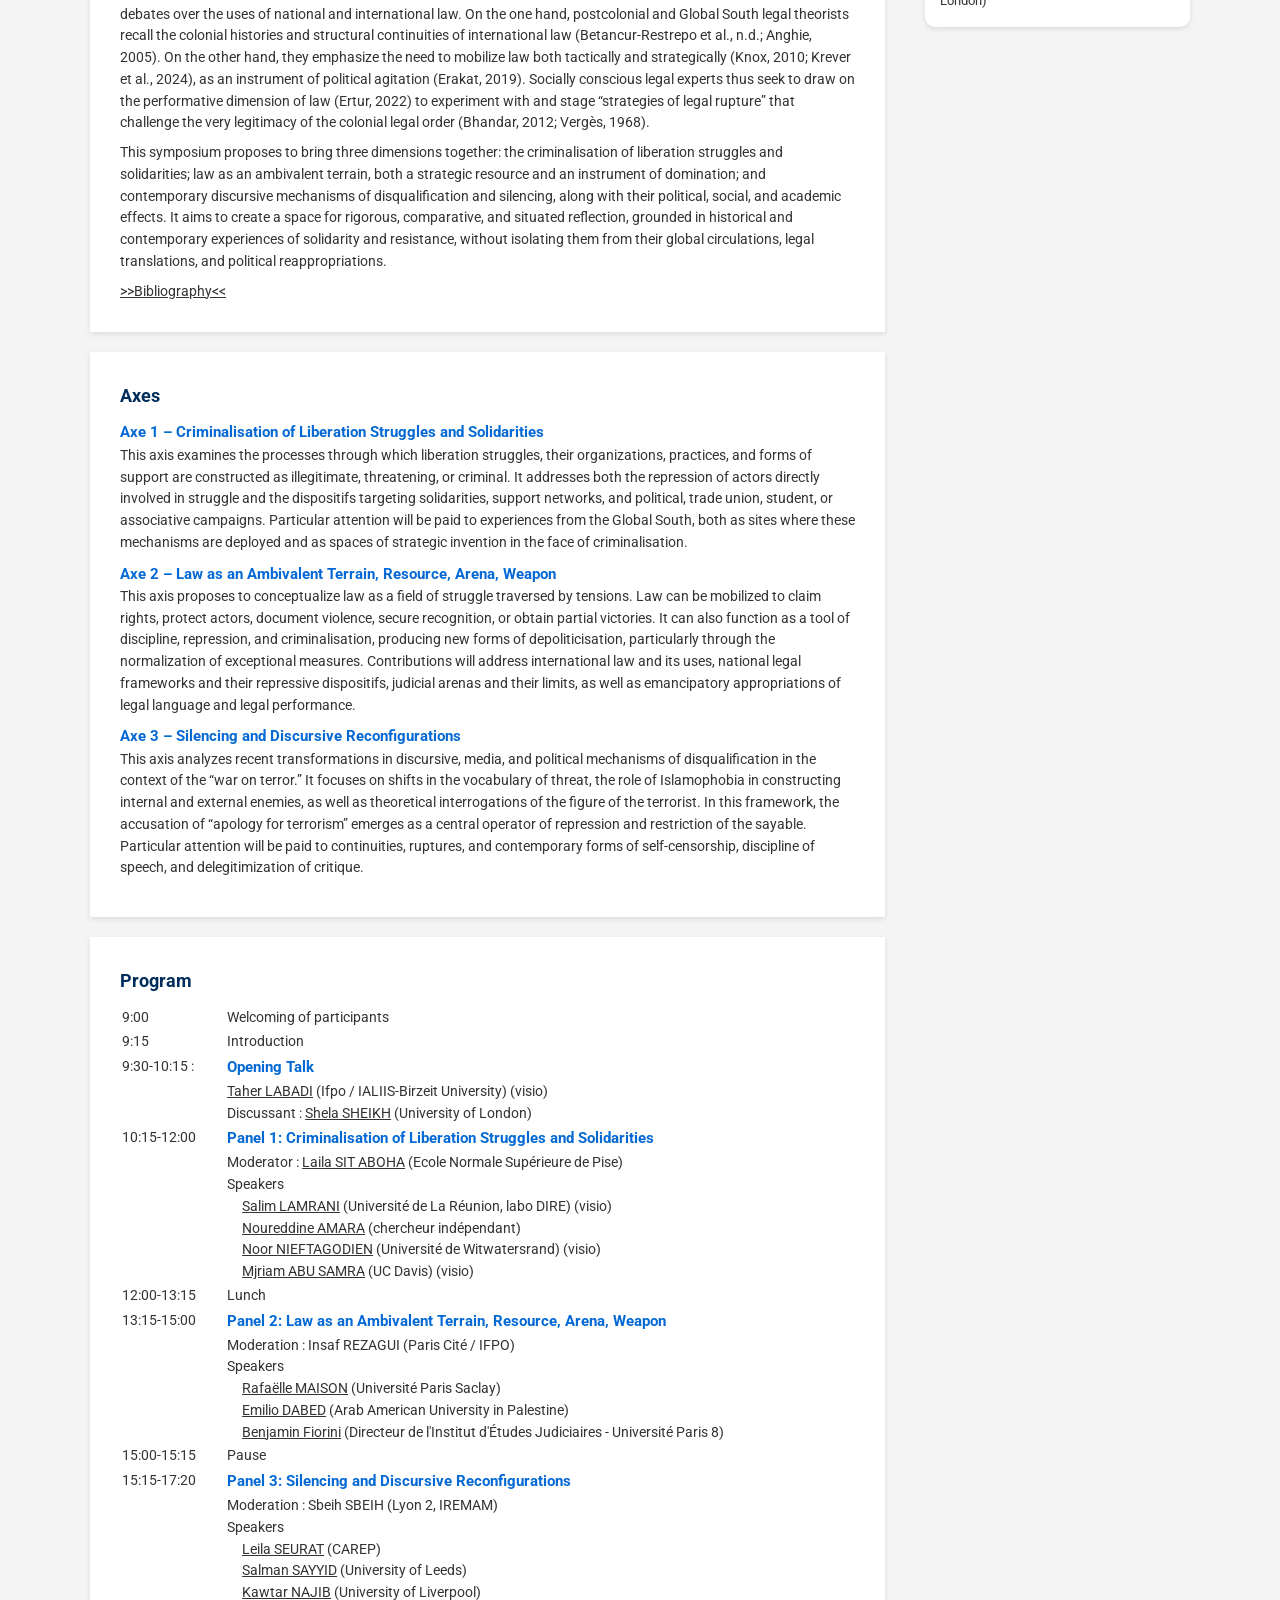
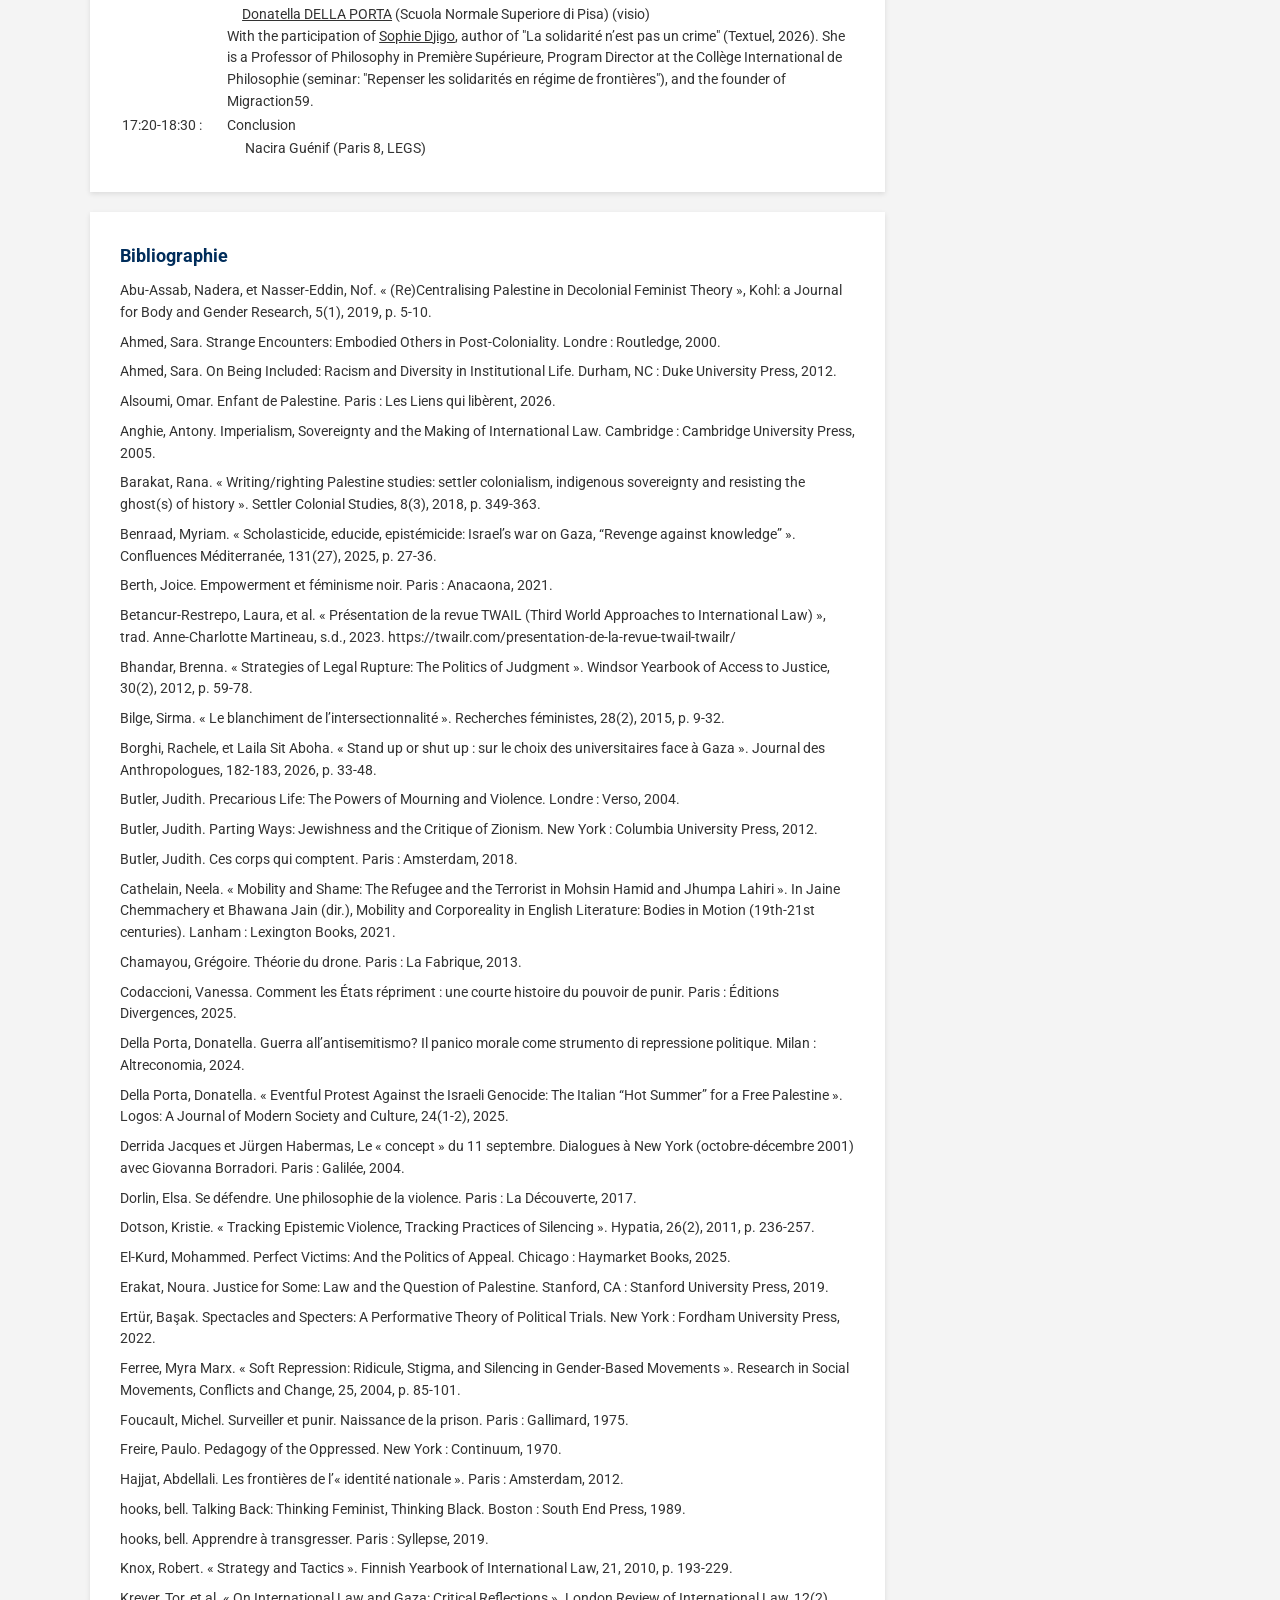
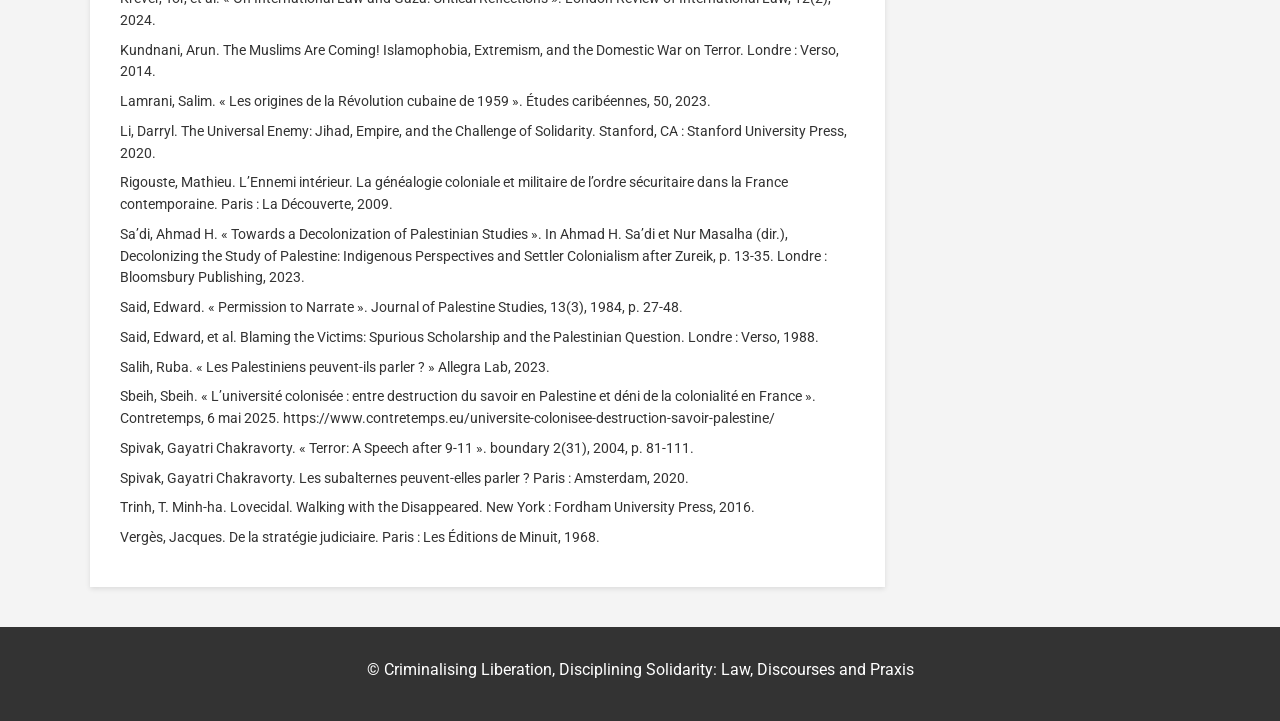
==== commit ffc44d90: "Update index_eng.html" ====
--- a/index_eng.html
+++ b/index_eng.html
@@ -109,6 +109,9 @@
                     <li>Salim Lamrani (Université de La Réunion, DIRE)</li>
                     <li>Institut Convergences Migrations</li>
                 </ul>
+
+                <img src="WhatsApp Image 2026-04-03 at 10.15.22.jpeg" alt="logo" style="width:100%; height:auto; margin-bottom:15px;">
+            
             </div>
 
             <div class="sidebar-widget">
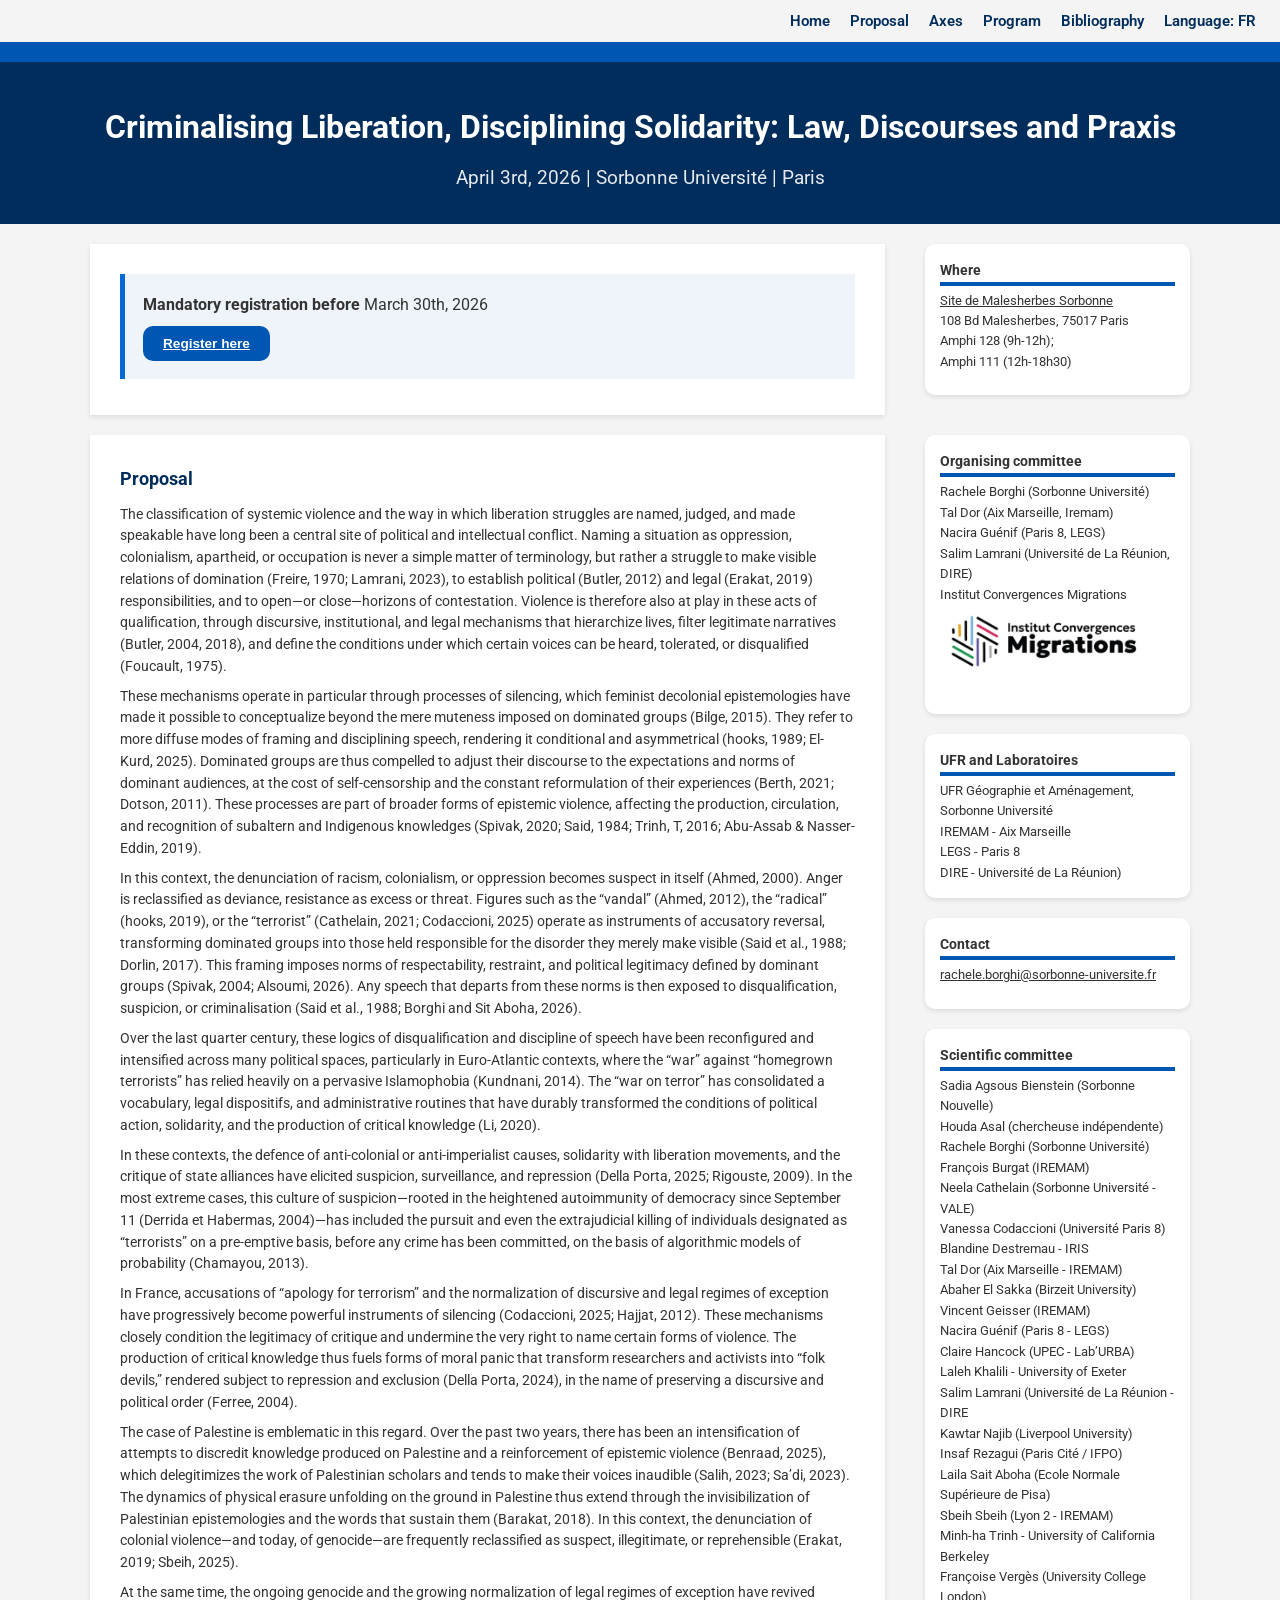
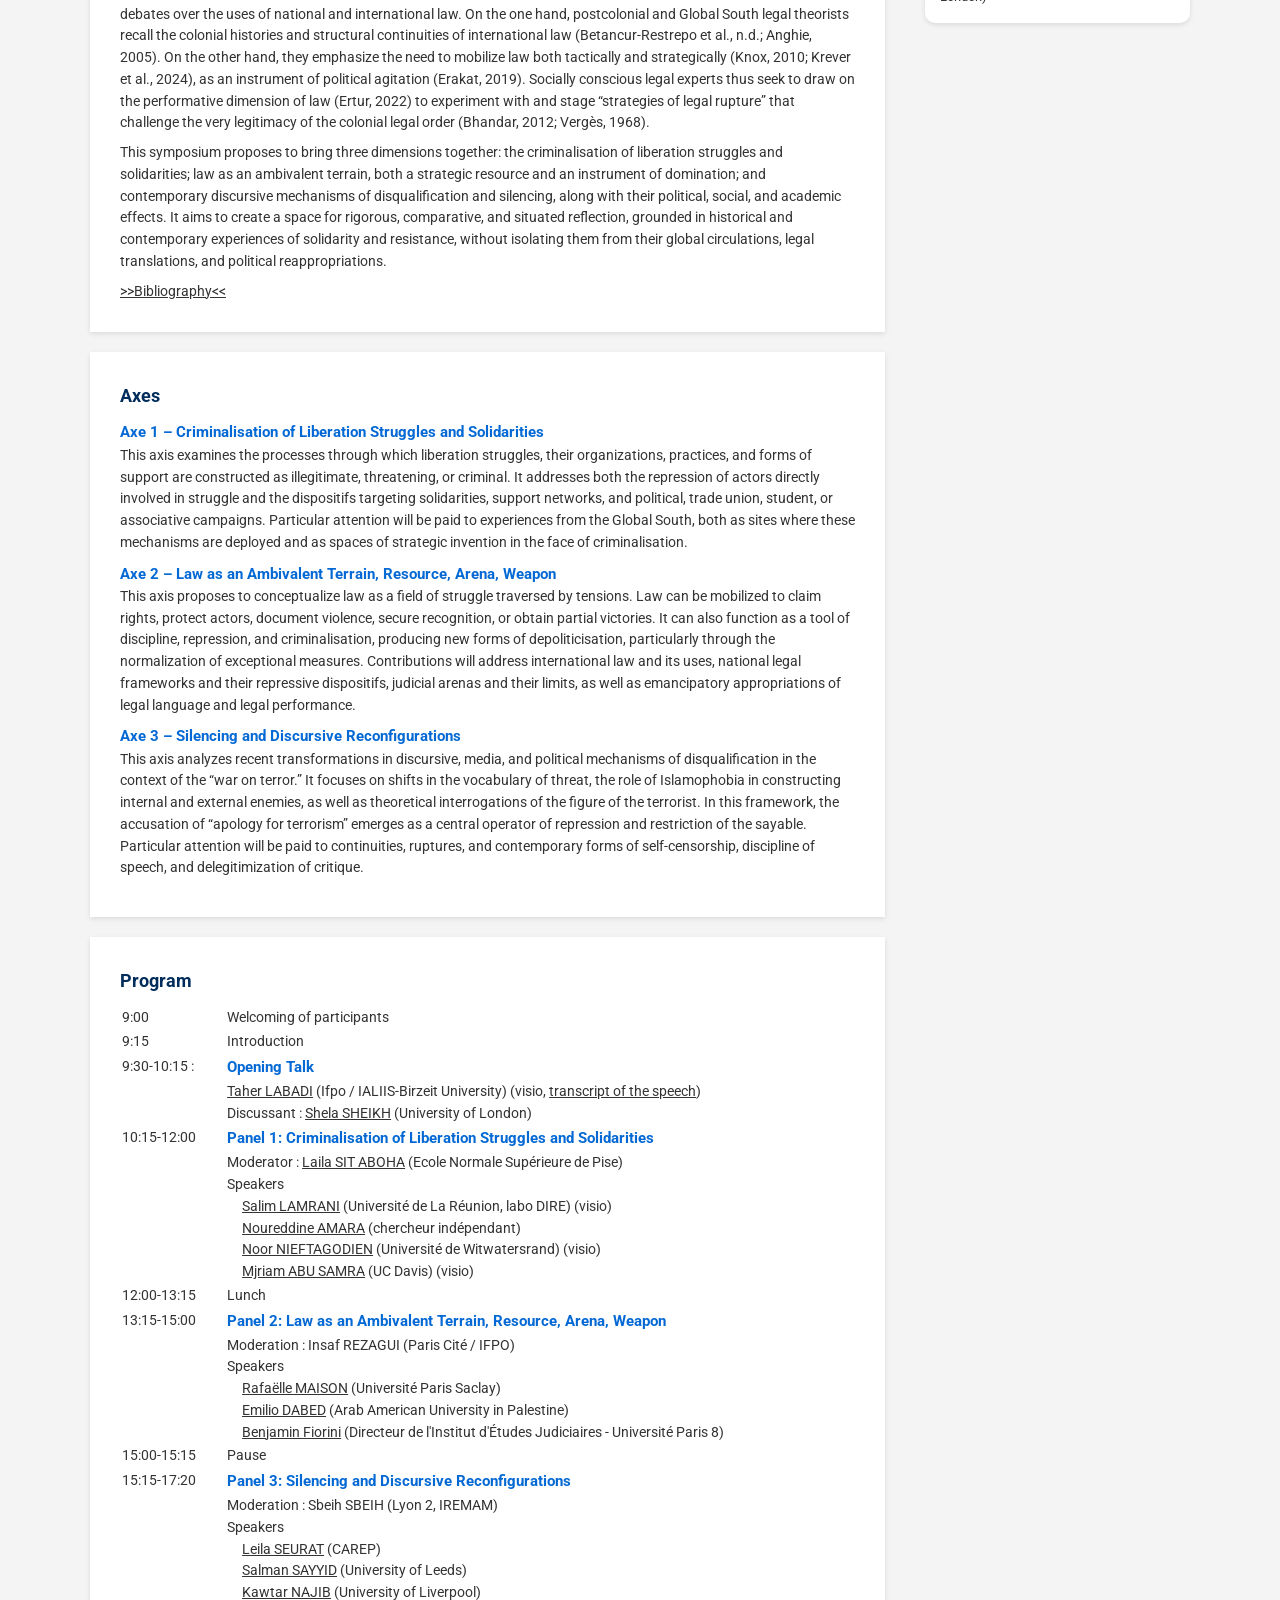
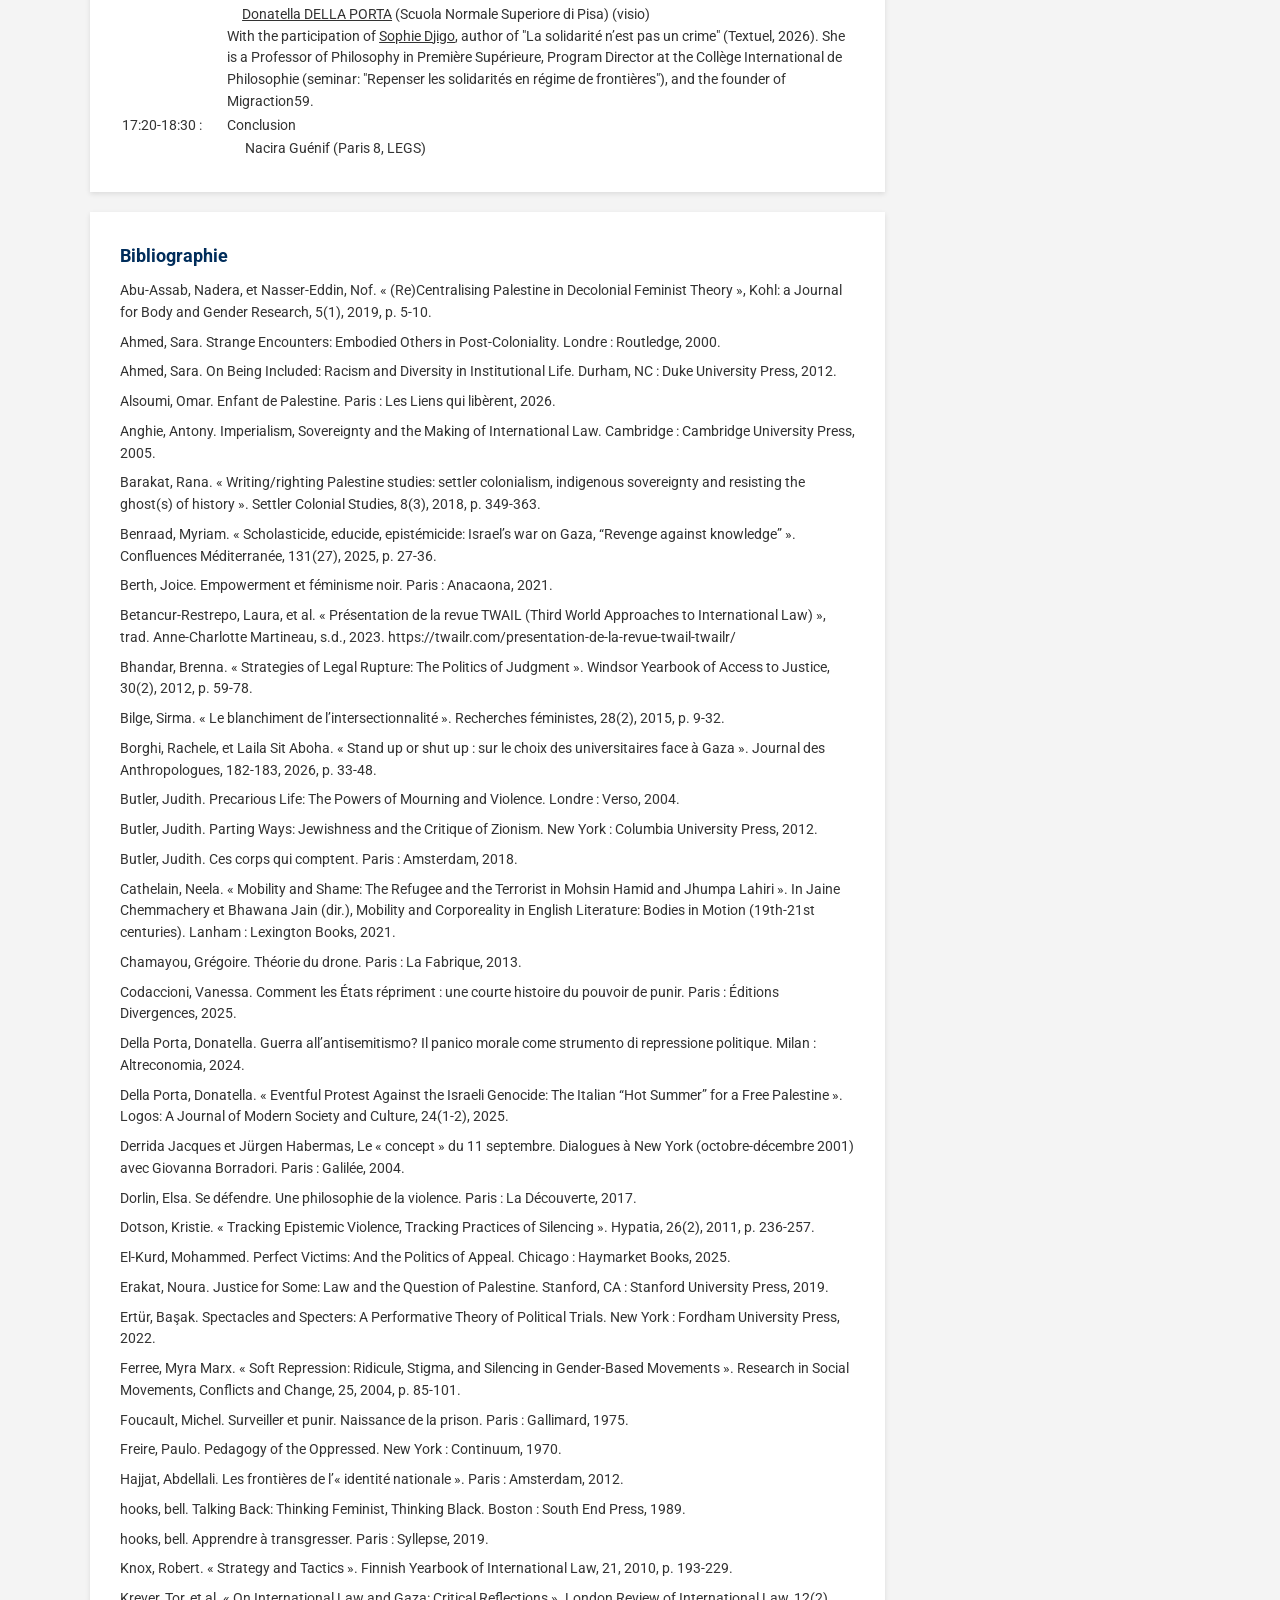
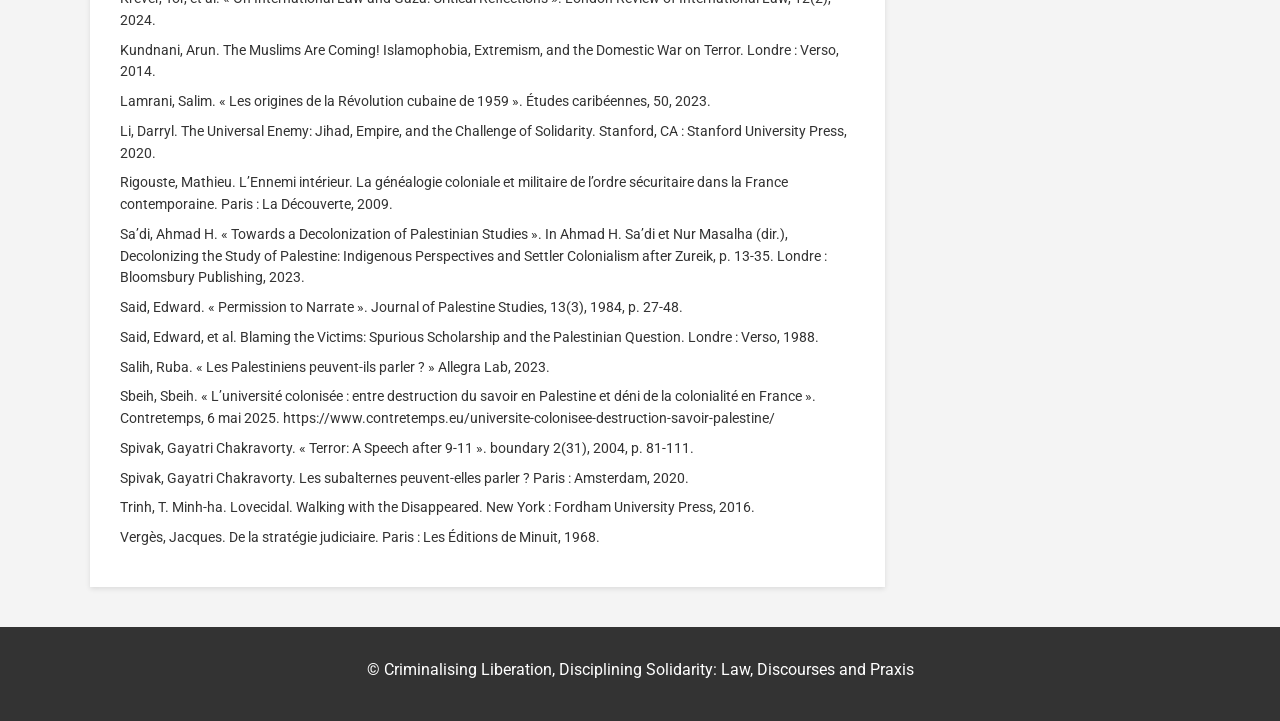
==== commit 45cf81f6: "Update index_eng.html" ====
--- a/index_eng.html
+++ b/index_eng.html
@@ -203,7 +203,7 @@
                 </tr>
                 <tr>
                     <td></td>
-                    <td><a href="https://ialiis.birzeit.edu/en/people/taher-labadi">Taher LABADI</a> (Ifpo / IALIIS-Birzeit University) (visio)<br>
+                    <td><a href="https://ialiis.birzeit.edu/en/people/taher-labadi">Taher LABADI</a> (Ifpo / IALIIS-Birzeit University) (visio, <a href="https://lundi.am/Palestine-criminaliser-la-liberation-discipliner-la-solidarite">transcript of the speech</a>)<br>
                     Discussant : <a href="https://www.london.ac.uk/people/dr-shela-sheikh">Shela SHEIKH</a> (University of London)</td>
                 </tr>
                 <tr>
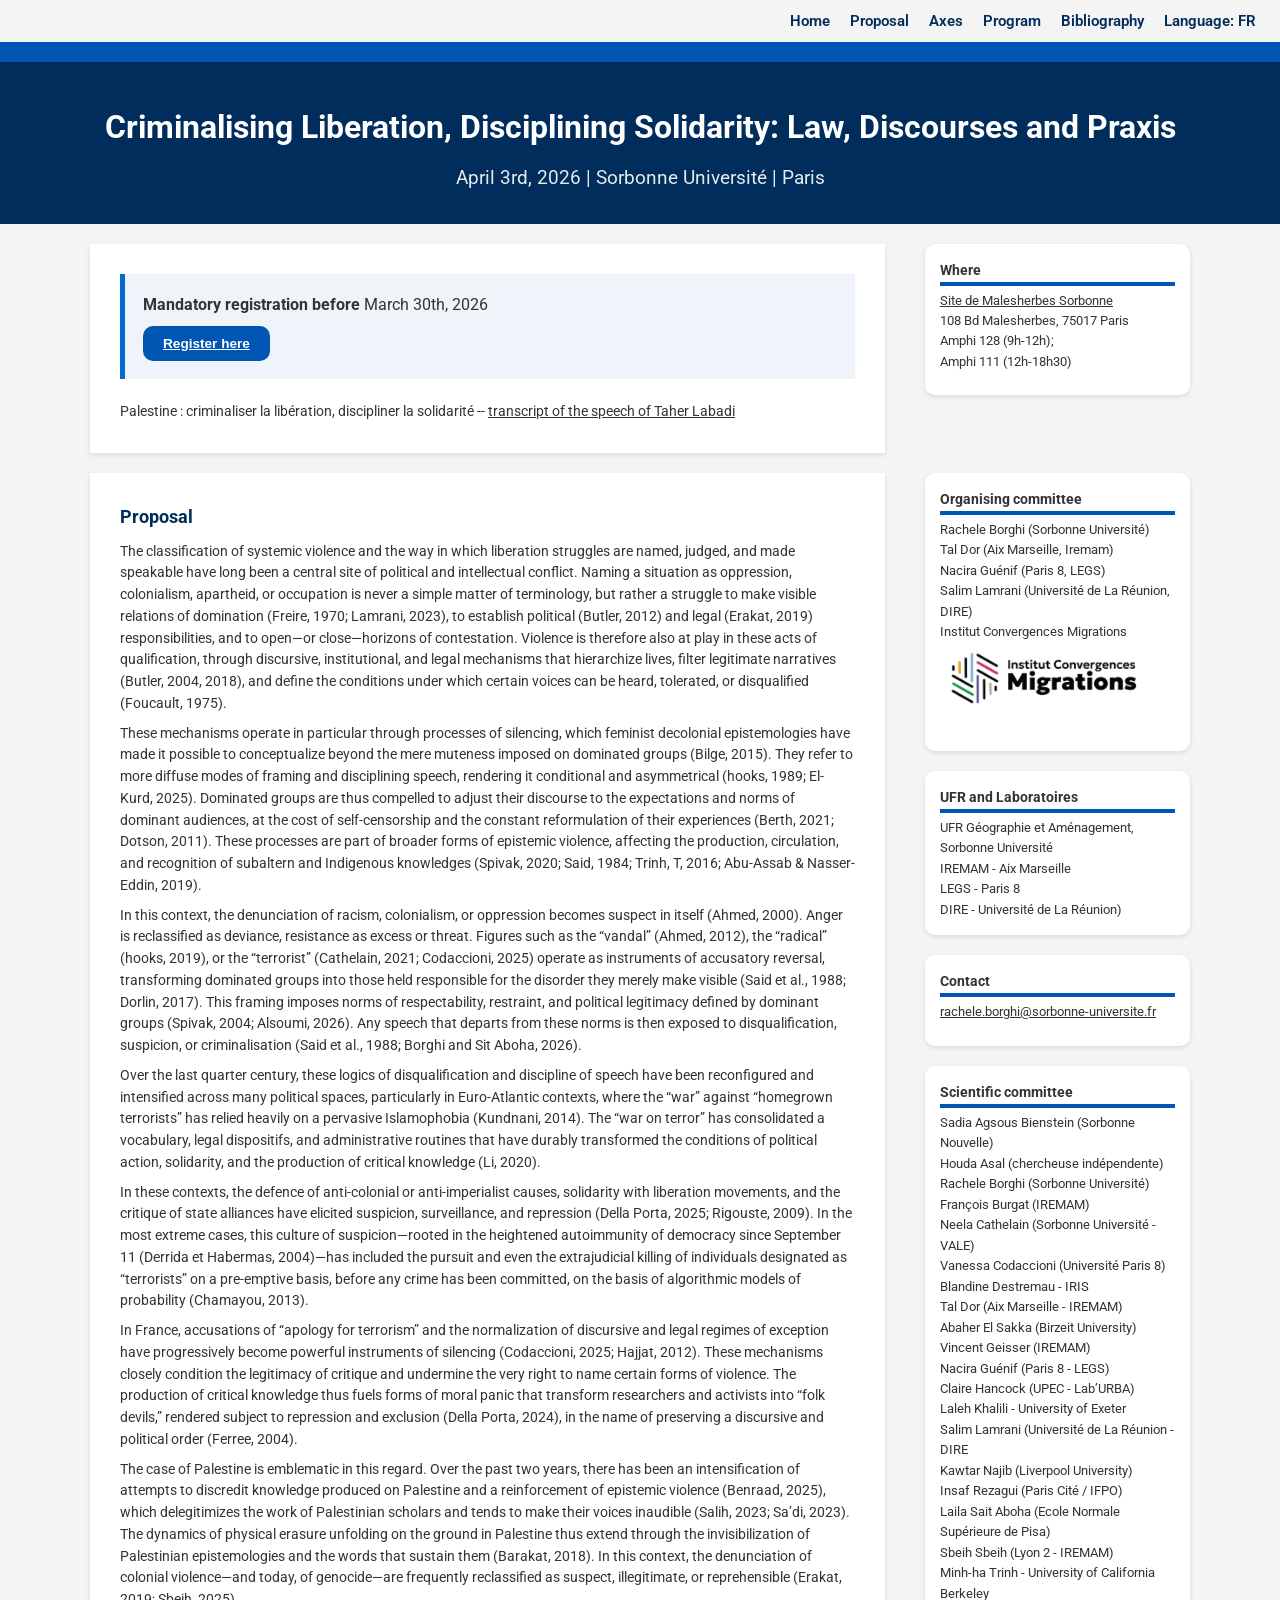
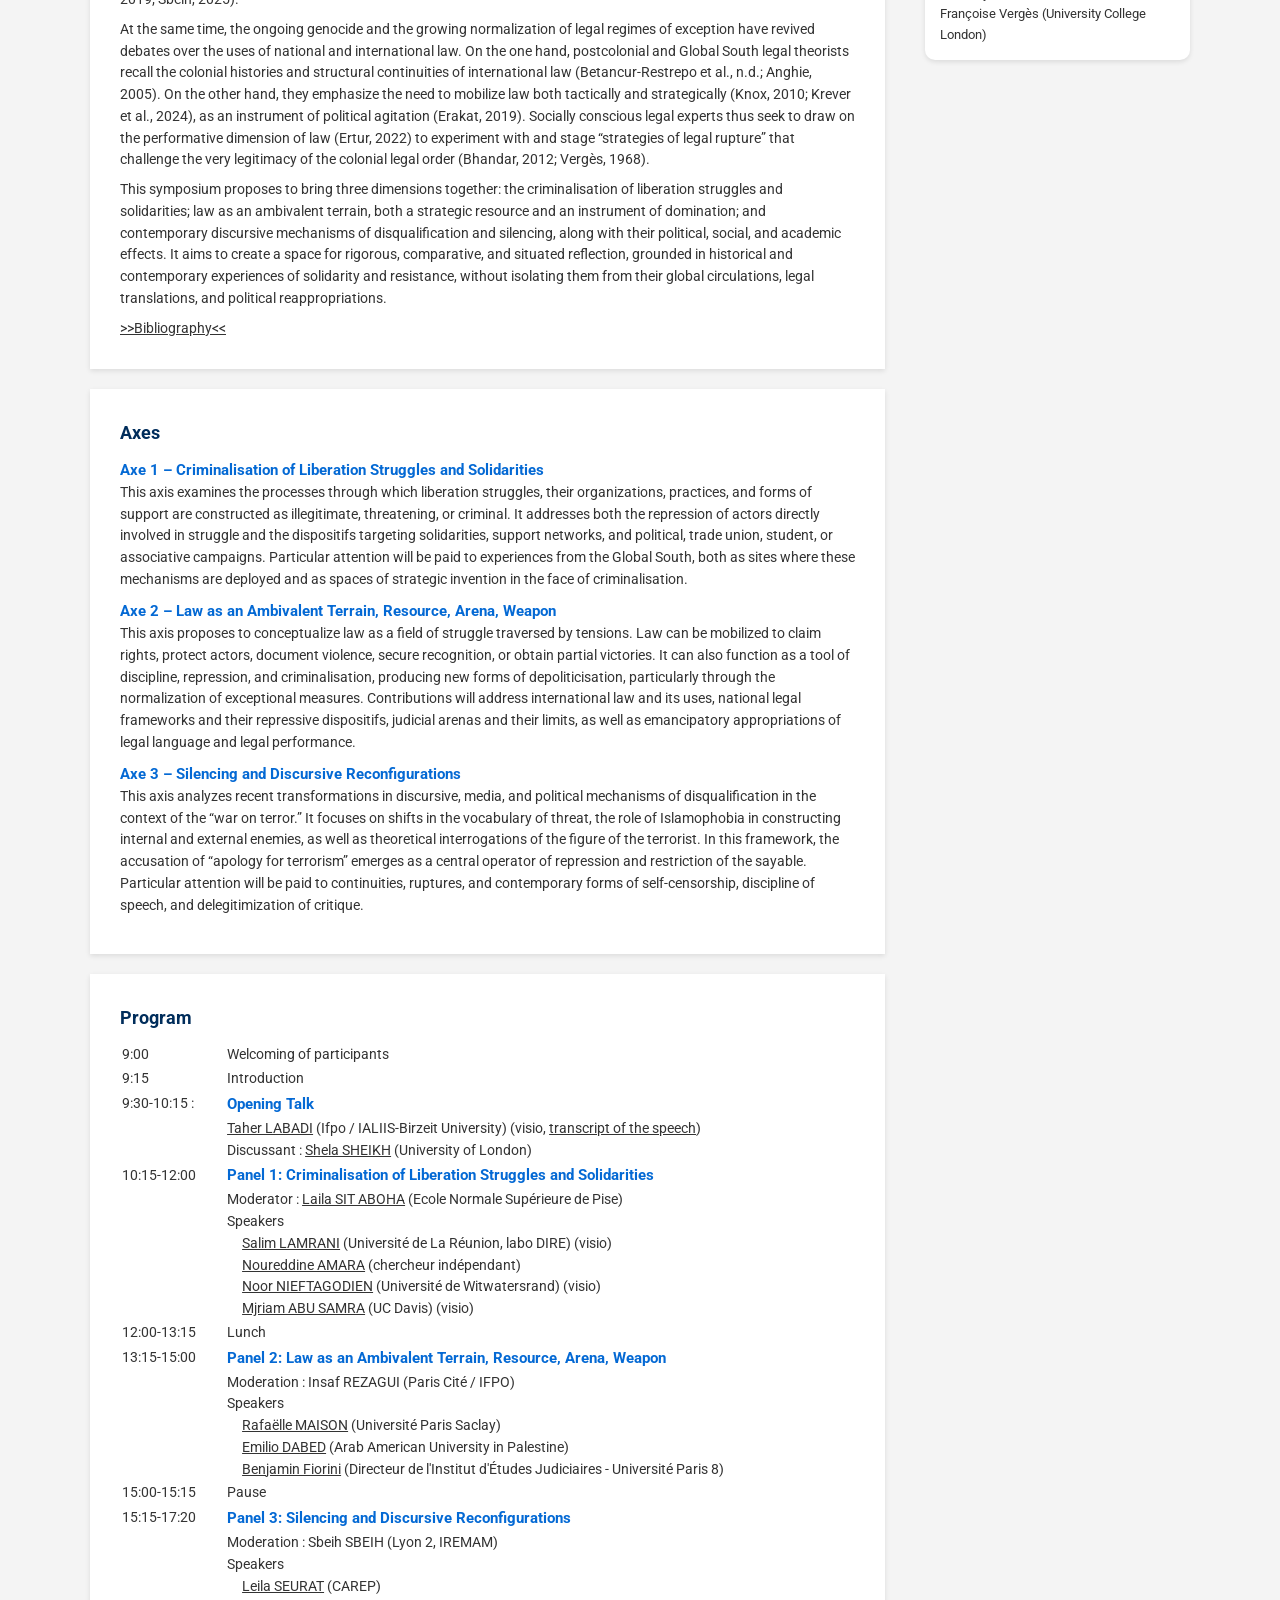
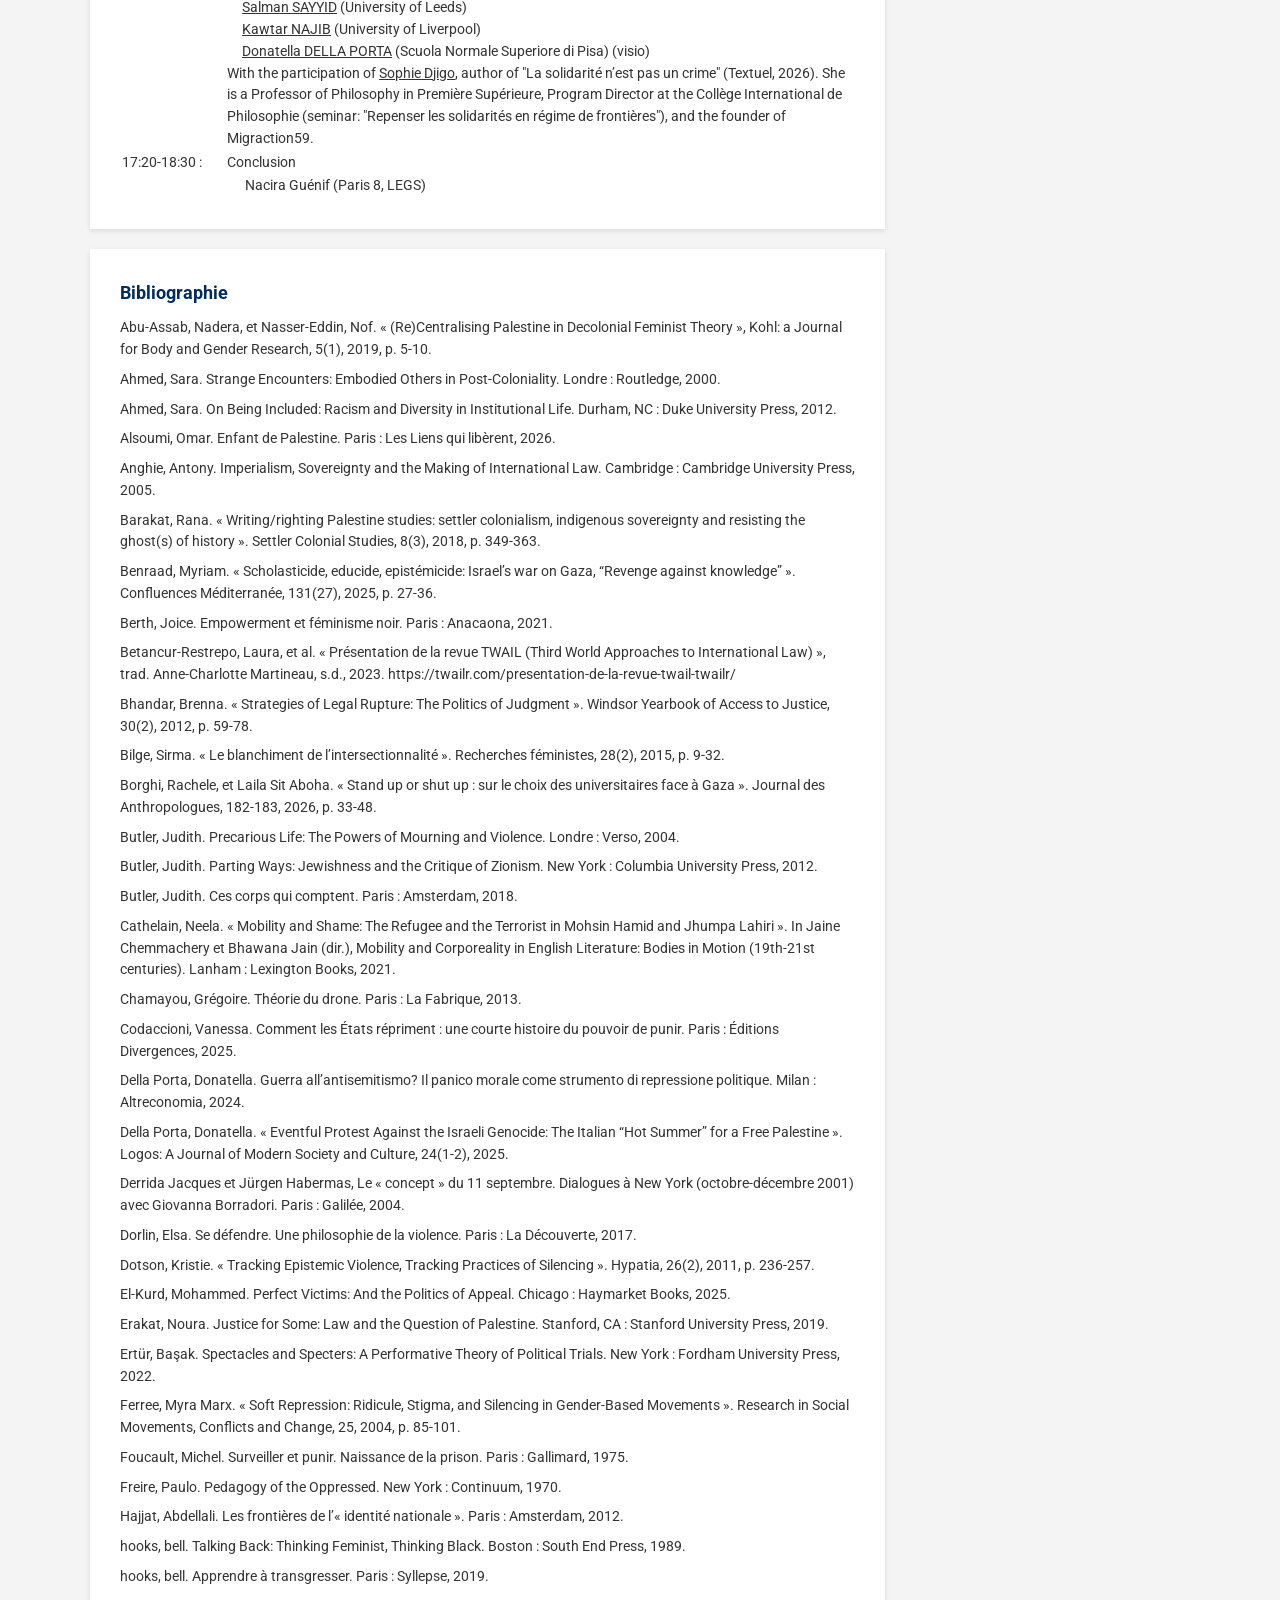
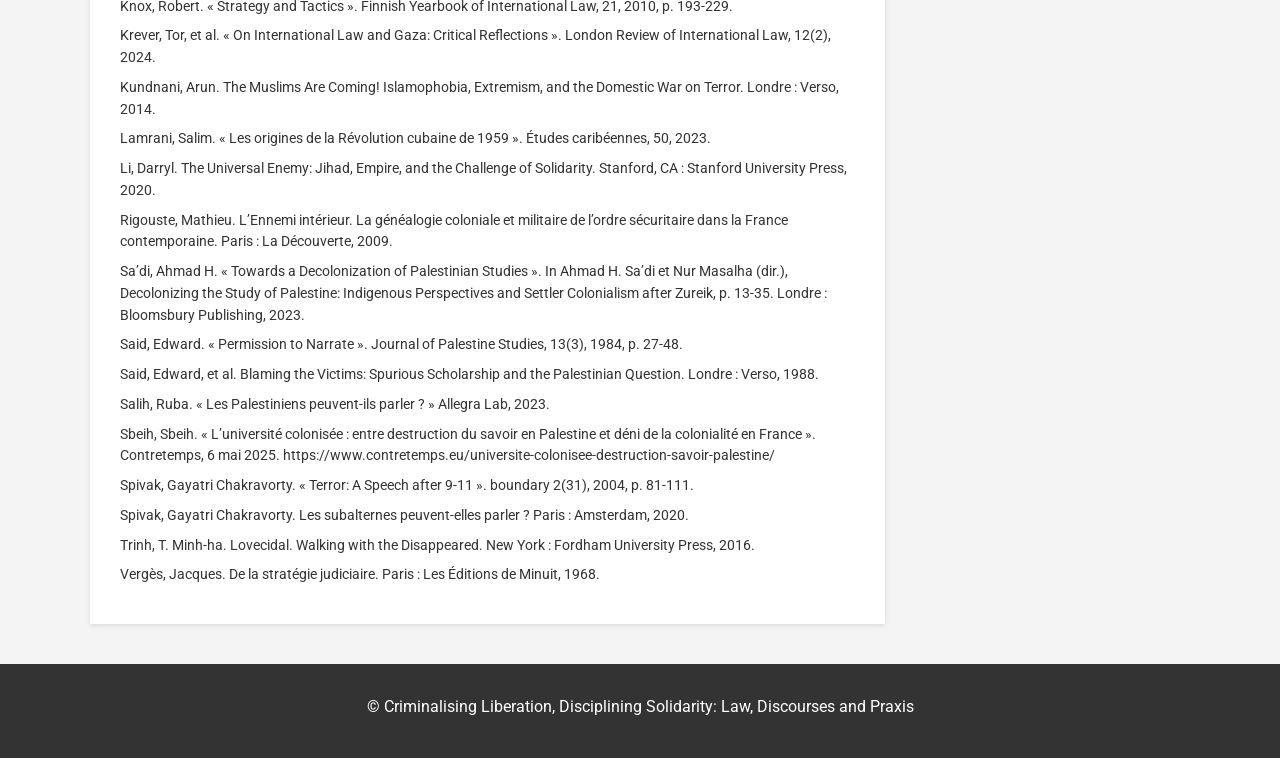
==== commit 96954d90: "Update index_eng.html" ====
--- a/index_eng.html
+++ b/index_eng.html
@@ -38,6 +38,8 @@
                     <a href="https://framaforms.org/colloque-criminaliser-la-liberation-discipliner-la-solidarite-droit-discours-et-paroles-en-lutte" style="color: white;">Register here</a>
                 </button>
             </section>
+            <br>
+                Palestine : criminaliser la libération, discipliner la solidarité -- <a href="https://lundi.am/Palestine-criminaliser-la-liberation-discipliner-la-solidarite">transcript of the speech of Taher Labadi</a> 
         </article>
 
         <aside class="sidebar">
